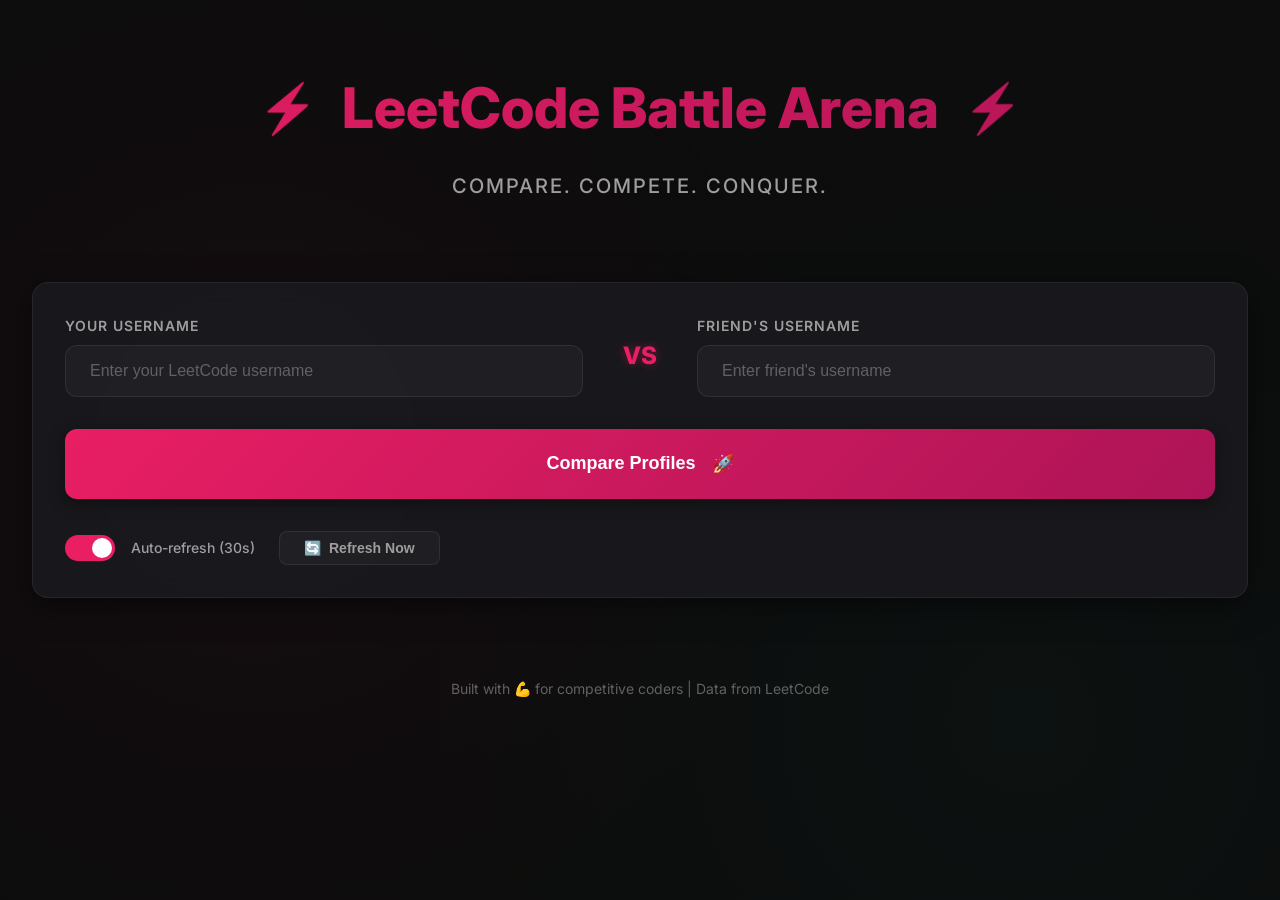
==== index.html @ e3c05923 "v1.0 - Initial stable release" ====
<!DOCTYPE html>
<html lang="en">
<head>
    <meta charset="UTF-8">
    <meta name="viewport" content="width=device-width, initial-scale=1.0">
    <meta name="description" content="Compare your LeetCode profile with friends in real-time. Track progress, submissions, and stay motivated.">
    <meta name="keywords" content="LeetCode, comparison, coding, programming, competitive programming">
    <title>LeetCode Profile Comparison - Track Your Progress</title>
    <link rel="stylesheet" href="style.css">
    <link rel="preconnect" href="https://fonts.googleapis.com">
    <link rel="preconnect" href="https://fonts.gstatic.com" crossorigin>
    <link href="https://fonts.googleapis.com/css2?family=Inter:wght@300;400;500;600;700;800&display=swap" rel="stylesheet">
</head>
<body>
    <div class="background-gradient"></div>
    
    <div class="container">
        <header class="header">
            <h1 class="title">
                <span class="title-icon">⚡</span>
                LeetCode Battle Arena
                <span class="title-icon">⚡</span>
            </h1>
            <p class="subtitle">Compare. Compete. Conquer.</p>
        </header>

        <div class="controls-section">
            <div class="input-group">
                <div class="input-wrapper">
                    <label for="user1-input">Your Username</label>
                    <input type="text" id="user1-input" placeholder="Enter your LeetCode username" autocomplete="off">
                </div>
                <div class="vs-divider">VS</div>
                <div class="input-wrapper">
                    <label for="user2-input">Friend's Username</label>
                    <input type="text" id="user2-input" placeholder="Enter friend's username" autocomplete="off">
                </div>
            </div>
            
            <button id="compare-btn" class="compare-btn">
                <span class="btn-text">Compare Profiles</span>
                <span class="btn-icon">🚀</span>
            </button>

            <div class="refresh-controls">
                <label class="toggle-container">
                    <input type="checkbox" id="auto-refresh-toggle" checked>
                    <span class="toggle-slider"></span>
                    <span class="toggle-label">Auto-refresh (30s)</span>
                </label>
                <button id="manual-refresh-btn" class="manual-refresh-btn">
                    <span class="refresh-icon">🔄</span>
                    Refresh Now
                </button>
                <span id="refresh-timer" class="refresh-timer"></span>
            </div>
        </div>

        <div id="loading" class="loading hidden">
            <div class="loading-spinner"></div>
            <p>Fetching battle stats...</p>
        </div>

        <div id="error-message" class="error-message hidden"></div>

        <div id="comparison-container" class="comparison-container hidden">
            <div class="profile-card" id="user1-card">
                <div class="card-header">
                    <div class="user-info">
                        <h2 class="username" id="user1-username"></h2>
                        <div class="rank-badge" id="user1-rank"></div>
                    </div>
                    <div class="status-indicator" id="user1-status"></div>
                </div>

                <div class="stats-grid">
                    <div class="stat-item total-solved">
                        <div class="stat-label">Total Solved</div>
                        <div class="stat-value" id="user1-total"></div>
                    </div>
                    
                    <div class="stat-item">
                        <div class="stat-label">Acceptance Rate</div>
                        <div class="stat-value" id="user1-acceptance"></div>
                    </div>

                    <div class="stat-item">
                        <div class="stat-label">Recent Accepted</div>
                        <div class="stat-value" id="user1-recent"></div>
                    </div>

                    <div class="stat-item">
                        <div class="stat-label">Reputation</div>
                        <div class="stat-value" id="user1-reputation"></div>
                    </div>
                </div>

                <div class="difficulty-breakdown">
                    <h3>Problems by Difficulty</h3>
                    
                    <div class="difficulty-item">
                        <div class="difficulty-header">
                            <span class="difficulty-label easy">Easy</span>
                            <span class="difficulty-count" id="user1-easy"></span>
                        </div>
                        <div class="progress-bar">
                            <div class="progress-fill easy" id="user1-easy-bar"></div>
                        </div>
                    </div>

                    <div class="difficulty-item">
                        <div class="difficulty-header">
                            <span class="difficulty-label medium">Medium</span>
                            <span class="difficulty-count" id="user1-medium"></span>
                        </div>
                        <div class="progress-bar">
                            <div class="progress-fill medium" id="user1-medium-bar"></div>
                        </div>
                    </div>

                    <div class="difficulty-item">
                        <div class="difficulty-header">
                            <span class="difficulty-label hard">Hard</span>
                            <span class="difficulty-count" id="user1-hard"></span>
                        </div>
                        <div class="progress-bar">
                            <div class="progress-fill hard" id="user1-hard-bar"></div>
                        </div>
                    </div>
                </div>
            </div>

            <div class="profile-card" id="user2-card">
                <div class="card-header">
                    <div class="user-info">
                        <h2 class="username" id="user2-username"></h2>
                        <div class="rank-badge" id="user2-rank"></div>
                    </div>
                    <div class="status-indicator" id="user2-status"></div>
                </div>

                <div class="stats-grid">
                    <div class="stat-item total-solved">
                        <div class="stat-label">Total Solved</div>
                        <div class="stat-value" id="user2-total"></div>
                    </div>
                    
                    <div class="stat-item">
                        <div class="stat-label">Acceptance Rate</div>
                        <div class="stat-value" id="user2-acceptance"></div>
                    </div>

                    <div class="stat-item">
                        <div class="stat-label">Recent Accepted</div>
                        <div class="stat-value" id="user2-recent"></div>
                    </div>

                    <div class="stat-item">
                        <div class="stat-label">Reputation</div>
                        <div class="stat-value" id="user2-reputation"></div>
                    </div>
                </div>

                <div class="difficulty-breakdown">
                    <h3>Problems by Difficulty</h3>
                    
                    <div class="difficulty-item">
                        <div class="difficulty-header">
                            <span class="difficulty-label easy">Easy</span>
                            <span class="difficulty-count" id="user2-easy"></span>
                        </div>
                        <div class="progress-bar">
                            <div class="progress-fill easy" id="user2-easy-bar"></div>
                        </div>
                    </div>

                    <div class="difficulty-item">
                        <div class="difficulty-header">
                            <span class="difficulty-label medium">Medium</span>
                            <span class="difficulty-count" id="user2-medium"></span>
                        </div>
                        <div class="progress-bar">
                            <div class="progress-fill medium" id="user2-medium-bar"></div>
                        </div>
                    </div>

                    <div class="difficulty-item">
                        <div class="difficulty-header">
                            <span class="difficulty-label hard">Hard</span>
                            <span class="difficulty-count" id="user2-hard"></span>
                        </div>
                        <div class="progress-bar">
                            <div class="progress-fill hard" id="user2-hard-bar"></div>
                        </div>
                    </div>
                </div>
            </div>
        </div>

        <footer class="footer">
            <p>Built with 💪 for competitive coders | Data from LeetCode</p>
        </footer>
    </div>

    <script src="script.js"></script>
</body>
</html>
---- style.css ----
* {
    margin: 0;
    padding: 0;
    box-sizing: border-box;
}

:root {
    /* Color Palette - Dark Theme */
    --primary-bg: #0d0d0d;
    --secondary-bg: #141414;
    --card-bg: rgba(26, 26, 30, 0.95);
    --accent-primary: #e91e63;
    --accent-secondary: #00bfa5;
    --accent-success: #4caf50;
    --accent-warning: #ff9800;
    --accent-danger: #f44336;

    /* Difficulty Colors */
    --easy-color: #4caf50;
    --medium-color: #ff9800;
    --hard-color: #f44336;

    /* Text Colors */
    --text-primary: #e0e0e0;
    --text-secondary: #9e9e9e;
    --text-muted: #616161;

    /* Gradients */
    --gradient-primary: linear-gradient(135deg, #e91e63 0%, #c2185b 100%);
    --gradient-accent: linear-gradient(135deg, #e91e63 0%, #ad1457 100%);
    --gradient-success: linear-gradient(135deg, #4caf50 0%, #388e3c 100%);

    /* Shadows */
    --shadow-sm: 0 2px 8px rgba(0, 0, 0, 0.3);
    --shadow-md: 0 4px 16px rgba(0, 0, 0, 0.4);
    --shadow-lg: 0 8px 32px rgba(0, 0, 0, 0.5);
    --shadow-glow: 0 0 20px rgba(233, 30, 99, 0.2);

    /* Spacing */
    --spacing-xs: 0.5rem;
    --spacing-sm: 1rem;
    --spacing-md: 1.5rem;
    --spacing-lg: 2rem;
    --spacing-xl: 3rem;

    /* Border Radius */
    --radius-sm: 8px;
    --radius-md: 12px;
    --radius-lg: 16px;
    --radius-xl: 24px;

    /* Transitions */
    --transition-fast: 0.2s ease;
    --transition-normal: 0.3s ease;
    --transition-slow: 0.5s ease;
}

body {
    font-family: 'Inter', -apple-system, BlinkMacSystemFont, 'Segoe UI', Roboto, sans-serif;
    background: var(--primary-bg);
    color: var(--text-primary);
    line-height: 1.6;
    overflow-x: hidden;
    min-height: 100vh;
}

.background-gradient {
    position: fixed;
    top: 0;
    left: 0;
    width: 100%;
    height: 100%;
    background: radial-gradient(circle at 20% 50%, rgba(233, 30, 99, 0.04) 0%, transparent 50%),
        radial-gradient(circle at 80% 80%, rgba(0, 191, 165, 0.03) 0%, transparent 50%);
    z-index: -1;
}

.container {
    max-width: 1400px;
    margin: 0 auto;
    padding: var(--spacing-lg);
}

/* Header Styles */
.header {
    text-align: center;
    margin-bottom: var(--spacing-xl);
    padding: var(--spacing-lg) 0;
}

.title {
    font-size: 3.5rem;
    font-weight: 800;
    background: var(--gradient-accent);
    -webkit-background-clip: text;
    -webkit-text-fill-color: transparent;
    background-clip: text;
    margin-bottom: var(--spacing-sm);
    display: flex;
    align-items: center;
    justify-content: center;
    gap: var(--spacing-md);
}

.title-icon {
    font-size: 3rem;
}

.subtitle {
    font-size: 1.25rem;
    color: var(--text-secondary);
    font-weight: 500;
    letter-spacing: 2px;
    text-transform: uppercase;
}

/* Controls Section */
.controls-section {
    background: var(--card-bg);
    backdrop-filter: blur(10px);
    border: 1px solid rgba(255, 255, 255, 0.06);
    border-radius: var(--radius-lg);
    padding: var(--spacing-lg);
    margin-bottom: var(--spacing-xl);
    box-shadow: var(--shadow-lg);
}

.input-group {
    display: flex;
    align-items: center;
    gap: var(--spacing-md);
    margin-bottom: var(--spacing-lg);
    flex-wrap: wrap;
}

.input-wrapper {
    flex: 1;
    min-width: 250px;
}

.input-wrapper label {
    display: block;
    font-size: 0.875rem;
    font-weight: 600;
    color: var(--text-secondary);
    margin-bottom: var(--spacing-xs);
    text-transform: uppercase;
    letter-spacing: 1px;
}

.input-wrapper input {
    width: 100%;
    padding: var(--spacing-sm) var(--spacing-md);
    background: rgba(255, 255, 255, 0.03);
    border: 1px solid rgba(255, 255, 255, 0.08);
    border-radius: var(--radius-md);
    color: var(--text-primary);
    font-size: 1rem;
    font-weight: 500;
    transition: all var(--transition-normal);
    outline: none;
}

.input-wrapper input:focus {
    border-color: var(--accent-primary);
    background: rgba(255, 255, 255, 0.05);
    box-shadow: 0 0 0 3px rgba(233, 30, 99, 0.1);
}

.input-wrapper input::placeholder {
    color: var(--text-muted);
}

.vs-divider {
    font-size: 1.5rem;
    font-weight: 800;
    color: var(--accent-primary);
    padding: 0 var(--spacing-sm);
    text-shadow: 0 0 10px rgba(233, 30, 99, 0.4);
}

.compare-btn {
    width: 100%;
    padding: var(--spacing-md) var(--spacing-lg);
    background: var(--gradient-accent);
    border: none;
    border-radius: var(--radius-md);
    color: #fff;
    font-size: 1.125rem;
    font-weight: 700;
    cursor: pointer;
    display: flex;
    align-items: center;
    justify-content: center;
    gap: var(--spacing-sm);
    transition: all var(--transition-normal);
    box-shadow: var(--shadow-md);
    position: relative;
    overflow: hidden;
}

.compare-btn::before {
    content: '';
    position: absolute;
    top: 0;
    left: -100%;
    width: 100%;
    height: 100%;
    background: linear-gradient(90deg, transparent, rgba(255, 255, 255, 0.15), transparent);
    transition: left var(--transition-slow);
}

.compare-btn:hover {
    transform: translateY(-2px);
    box-shadow: var(--shadow-lg), var(--shadow-glow);
}

.compare-btn:hover::before {
    left: 100%;
}

.compare-btn:active {
    transform: translateY(0);
}

.refresh-controls {
    display: flex;
    align-items: center;
    gap: var(--spacing-md);
    margin-top: var(--spacing-lg);
    flex-wrap: wrap;
}

.toggle-container {
    display: flex;
    align-items: center;
    gap: var(--spacing-sm);
    cursor: pointer;
    user-select: none;
}

.toggle-container input[type="checkbox"] {
    display: none;
}

.toggle-slider {
    width: 50px;
    height: 26px;
    background: rgba(255, 255, 255, 0.08);
    border-radius: 13px;
    position: relative;
    transition: background var(--transition-normal);
}

.toggle-slider::before {
    content: '';
    position: absolute;
    width: 20px;
    height: 20px;
    background: var(--text-secondary);
    border-radius: 50%;
    top: 3px;
    left: 3px;
    transition: transform var(--transition-normal);
}

.toggle-container input[type="checkbox"]:checked+.toggle-slider {
    background: var(--accent-primary);
}

.toggle-container input[type="checkbox"]:checked+.toggle-slider::before {
    transform: translateX(24px);
    background: #fff;
}

.toggle-label {
    font-size: 0.875rem;
    font-weight: 500;
    color: var(--text-secondary);
}

.manual-refresh-btn {
    padding: var(--spacing-xs) var(--spacing-md);
    background: rgba(255, 255, 255, 0.03);
    border: 1px solid rgba(255, 255, 255, 0.08);
    border-radius: var(--radius-sm);
    color: var(--text-secondary);
    font-size: 0.875rem;
    font-weight: 600;
    cursor: pointer;
    display: flex;
    align-items: center;
    gap: var(--spacing-xs);
    transition: all var(--transition-normal);
}

.manual-refresh-btn:hover {
    background: rgba(255, 255, 255, 0.06);
    border-color: var(--accent-primary);
    color: var(--text-primary);
}

.refresh-icon {
    display: inline-block;
    transition: transform var(--transition-normal);
}

.manual-refresh-btn:hover .refresh-icon {
    transform: rotate(180deg);
}

.refresh-timer {
    font-size: 0.875rem;
    color: var(--text-muted);
    font-weight: 500;
}

/* Loading State */
.loading {
    text-align: center;
    padding: var(--spacing-xl);
}

.loading-spinner {
    width: 60px;
    height: 60px;
    border: 4px solid rgba(255, 255, 255, 0.06);
    border-top-color: var(--accent-primary);
    border-radius: 50%;
    margin: 0 auto var(--spacing-md);
    animation: spin 1s linear infinite;
}

@keyframes spin {
    to {
        transform: rotate(360deg);
    }
}

.loading p {
    color: var(--text-secondary);
    font-size: 1.125rem;
    font-weight: 500;
}

/* Error Message */
.error-message {
    background: rgba(244, 67, 54, 0.08);
    border: 1px solid rgba(244, 67, 54, 0.3);
    border-radius: var(--radius-md);
    padding: var(--spacing-md);
    margin-bottom: var(--spacing-lg);
    color: var(--accent-danger);
    text-align: center;
    font-weight: 500;
}

/* Comparison Container */
.comparison-container {
    display: grid;
    grid-template-columns: repeat(auto-fit, minmax(450px, 1fr));
    gap: var(--spacing-lg);
    margin-bottom: var(--spacing-xl);
}

/* Profile Card */
.profile-card {
    background: var(--card-bg);
    backdrop-filter: blur(10px);
    border: 1px solid rgba(255, 255, 255, 0.06);
    border-radius: var(--radius-lg);
    padding: var(--spacing-lg);
    box-shadow: var(--shadow-lg);
    transition: all var(--transition-normal);
    position: relative;
    overflow: hidden;
}

.profile-card::before {
    content: '';
    position: absolute;
    top: 0;
    left: 0;
    width: 100%;
    height: 3px;
    background: var(--gradient-accent);
}

.profile-card:hover {
    transform: translateY(-4px);
    box-shadow: var(--shadow-lg), 0 0 25px rgba(233, 30, 99, 0.12);
    border-color: rgba(233, 30, 99, 0.2);
}

.profile-card.winning::before {
    background: var(--gradient-success);
}

.card-header {
    display: flex;
    justify-content: space-between;
    align-items: flex-start;
    margin-bottom: var(--spacing-lg);
    padding-bottom: var(--spacing-md);
    border-bottom: 1px solid rgba(255, 255, 255, 0.06);
}

.user-info {
    flex: 1;
}

.username {
    font-size: 1.75rem;
    font-weight: 700;
    color: var(--text-primary);
    margin-bottom: var(--spacing-xs);
}

.rank-badge {
    display: inline-block;
    padding: var(--spacing-xs) var(--spacing-sm);
    background: rgba(233, 30, 99, 0.08);
    border: 1px solid rgba(233, 30, 99, 0.3);
    border-radius: var(--radius-sm);
    color: var(--accent-primary);
    font-size: 0.875rem;
    font-weight: 600;
}

.status-indicator {
    padding: var(--spacing-xs) var(--spacing-md);
    border-radius: var(--radius-sm);
    font-size: 0.875rem;
    font-weight: 700;
    text-transform: uppercase;
    letter-spacing: 1px;
}

.status-indicator.leading {
    background: rgba(76, 175, 80, 0.08);
    color: var(--easy-color);
    border: 1px solid rgba(76, 175, 80, 0.3);
}

.status-indicator.trailing {
    background: rgba(244, 67, 54, 0.08);
    color: var(--hard-color);
    border: 1px solid rgba(244, 67, 54, 0.3);
}

.status-indicator.tied {
    background: rgba(255, 152, 0, 0.08);
    color: var(--medium-color);
    border: 1px solid rgba(255, 152, 0, 0.3);
}

/* Stats Grid */
.stats-grid {
    display: grid;
    grid-template-columns: repeat(2, 1fr);
    gap: var(--spacing-md);
    margin-bottom: var(--spacing-lg);
}

.stat-item {
    background: rgba(255, 255, 255, 0.02);
    border: 1px solid rgba(255, 255, 255, 0.04);
    border-radius: var(--radius-md);
    padding: var(--spacing-md);
    text-align: center;
    transition: all var(--transition-normal);
}

.stat-item:hover {
    background: rgba(255, 255, 255, 0.04);
    border-color: rgba(255, 255, 255, 0.08);
    transform: scale(1.02);
}

.stat-item.total-solved {
    grid-column: 1 / -1;
    background: rgba(233, 30, 99, 0.04);
    border-color: rgba(233, 30, 99, 0.15);
}

.stat-label {
    font-size: 0.875rem;
    color: var(--text-secondary);
    font-weight: 600;
    text-transform: uppercase;
    letter-spacing: 1px;
    margin-bottom: var(--spacing-xs);
}

.stat-value {
    font-size: 2rem;
    font-weight: 800;
    color: var(--text-primary);
    line-height: 1;
}

.total-solved .stat-value {
    font-size: 3rem;
    background: var(--gradient-accent);
    -webkit-background-clip: text;
    -webkit-text-fill-color: transparent;
    background-clip: text;
}

/* Difficulty Breakdown */
.difficulty-breakdown {
    margin-top: var(--spacing-lg);
}

.difficulty-breakdown h3 {
    font-size: 1.125rem;
    font-weight: 700;
    color: var(--text-secondary);
    margin-bottom: var(--spacing-md);
    text-transform: uppercase;
    letter-spacing: 1px;
}

.difficulty-item {
    margin-bottom: var(--spacing-md);
}

.difficulty-header {
    display: flex;
    justify-content: space-between;
    align-items: center;
    margin-bottom: var(--spacing-xs);
}

.difficulty-label {
    font-size: 0.875rem;
    font-weight: 700;
    text-transform: uppercase;
    letter-spacing: 1px;
}

.difficulty-label.easy {
    color: var(--easy-color);
}

.difficulty-label.medium {
    color: var(--medium-color);
}

.difficulty-label.hard {
    color: var(--hard-color);
}

.difficulty-count {
    font-size: 1.125rem;
    font-weight: 700;
    color: var(--text-primary);
}

.progress-bar {
    width: 100%;
    height: 10px;
    background: rgba(255, 255, 255, 0.04);
    border-radius: 5px;
    overflow: hidden;
    position: relative;
}

.progress-fill {
    height: 100%;
    border-radius: 5px;
    transition: width 1s ease;
    position: relative;
}

.progress-fill.easy {
    background: var(--gradient-success);
}

.progress-fill.medium {
    background: linear-gradient(135deg, #ff9800 0%, #f57c00 100%);
}

.progress-fill.hard {
    background: linear-gradient(135deg, #f44336 0%, #d32f2f 100%);
}

/* Footer */
.footer {
    text-align: center;
    padding: var(--spacing-lg) 0;
    color: var(--text-muted);
    font-size: 0.875rem;
}

/* Utility Classes */
.hidden {
    display: none !important;
}

/* Responsive Design */
@media (max-width: 1024px) {
    .comparison-container {
        grid-template-columns: 1fr;
    }

    .title {
        font-size: 2.5rem;
    }
}

@media (max-width: 768px) {
    .container {
        padding: var(--spacing-sm);
    }

    .title {
        font-size: 2rem;
        flex-direction: column;
        gap: var(--spacing-sm);
    }

    .title-icon {
        font-size: 2rem;
    }

    .subtitle {
        font-size: 1rem;
    }

    .input-group {
        flex-direction: column;
    }

    .vs-divider {
        transform: rotate(90deg);
        margin: var(--spacing-sm) 0;
    }

    .stats-grid {
        grid-template-columns: 1fr;
    }

    .stat-item.total-solved {
        grid-column: 1;
    }

    .refresh-controls {
        flex-direction: column;
        align-items: flex-start;
    }
}

@media (max-width: 480px) {
    .comparison-container {
        grid-template-columns: 1fr;
        gap: var(--spacing-md);
    }

    .profile-card {
        padding: var(--spacing-md);
    }

    .username {
        font-size: 1.5rem;
    }

    .stat-value {
        font-size: 1.5rem;
    }

    .total-solved .stat-value {
        font-size: 2rem;
    }
}

/* Custom Scrollbar */
::-webkit-scrollbar {
    width: 8px;
}

::-webkit-scrollbar-track {
    background: var(--secondary-bg);
}

::-webkit-scrollbar-thumb {
    background: rgba(233, 30, 99, 0.25);
    border-radius: 4px;
}

::-webkit-scrollbar-thumb:hover {
    background: rgba(233, 30, 99, 0.4);
}
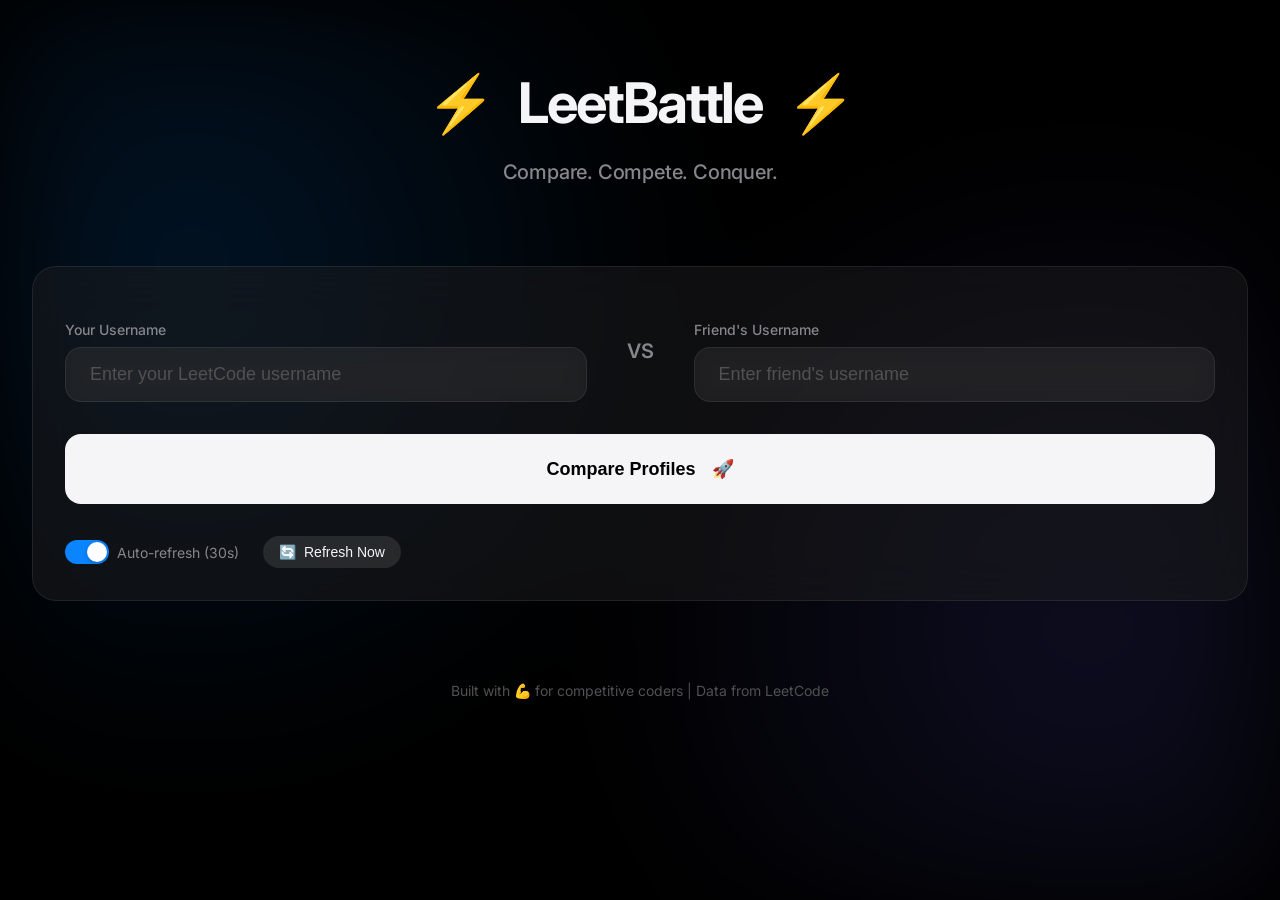
==== commit 3ef97010: "Rebrand project to LeetBattle" ====
--- a/index.html
+++ b/index.html
@@ -5,7 +5,7 @@
     <meta name="viewport" content="width=device-width, initial-scale=1.0">
     <meta name="description" content="Compare your LeetCode profile with friends in real-time. Track progress, submissions, and stay motivated.">
     <meta name="keywords" content="LeetCode, comparison, coding, programming, competitive programming">
-    <title>LeetCode Profile Comparison - Track Your Progress</title>
+    <title>LeetBattle - Track Your Progress</title>
     <link rel="stylesheet" href="style.css">
     <link rel="preconnect" href="https://fonts.googleapis.com">
     <link rel="preconnect" href="https://fonts.gstatic.com" crossorigin>
@@ -18,7 +18,7 @@
         <header class="header">
             <h1 class="title">
                 <span class="title-icon">⚡</span>
-                LeetCode Battle Arena
+                LeetBattle
                 <span class="title-icon">⚡</span>
             </h1>
             <p class="subtitle">Compare. Compete. Conquer.</p>
--- a/style.css
+++ b/style.css
@@ -5,74 +5,75 @@
 }
 
 :root {
-    /* Color Palette - Dark Theme */
-    --primary-bg: #0d0d0d;
-    --secondary-bg: #141414;
-    --card-bg: rgba(26, 26, 30, 0.95);
-    --accent-primary: #e91e63;
-    --accent-secondary: #00bfa5;
-    --accent-success: #4caf50;
-    --accent-warning: #ff9800;
-    --accent-danger: #f44336;
-
-    /* Difficulty Colors */
-    --easy-color: #4caf50;
-    --medium-color: #ff9800;
-    --hard-color: #f44336;
-
-    /* Text Colors */
-    --text-primary: #e0e0e0;
-    --text-secondary: #9e9e9e;
-    --text-muted: #616161;
-
-    /* Gradients */
-    --gradient-primary: linear-gradient(135deg, #e91e63 0%, #c2185b 100%);
-    --gradient-accent: linear-gradient(135deg, #e91e63 0%, #ad1457 100%);
-    --gradient-success: linear-gradient(135deg, #4caf50 0%, #388e3c 100%);
-
-    /* Shadows */
-    --shadow-sm: 0 2px 8px rgba(0, 0, 0, 0.3);
-    --shadow-md: 0 4px 16px rgba(0, 0, 0, 0.4);
-    --shadow-lg: 0 8px 32px rgba(0, 0, 0, 0.5);
-    --shadow-glow: 0 0 20px rgba(233, 30, 99, 0.2);
-
-    /* Spacing */
+    /* Apple Dark Mode Palette */
+    --primary-bg: #000000;
+    --secondary-bg: #1c1c1e;
+    --card-bg: rgba(28, 28, 30, 0.5); /* Liquid glass */
+    --card-border: rgba(255, 255, 255, 0.08);
+    --card-highlight: rgba(255, 255, 255, 0.12);
+    
+    --accent-primary: #0a84ff;
+    --accent-secondary: #5e5ce6;
+    --accent-success: #32d74b;
+    --accent-warning: #ff9f0a;
+    --accent-danger: #ff453a;
+
+    --easy-color: #32d74b;
+    --medium-color: #ff9f0a;
+    --hard-color: #ff453a;
+
+    --text-primary: #f5f5f7;
+    --text-secondary: #86868b;
+    --text-muted: #515154;
+
+    --shadow-sm: 0 4px 12px rgba(0, 0, 0, 0.2);
+    --shadow-md: 0 10px 30px rgba(0, 0, 0, 0.3);
+    --shadow-lg: 0 20px 40px rgba(0, 0, 0, 0.5);
+
     --spacing-xs: 0.5rem;
     --spacing-sm: 1rem;
     --spacing-md: 1.5rem;
     --spacing-lg: 2rem;
     --spacing-xl: 3rem;
 
-    /* Border Radius */
-    --radius-sm: 8px;
-    --radius-md: 12px;
-    --radius-lg: 16px;
-    --radius-xl: 24px;
-
-    /* Transitions */
-    --transition-fast: 0.2s ease;
-    --transition-normal: 0.3s ease;
-    --transition-slow: 0.5s ease;
+    --radius-sm: 10px;
+    --radius-md: 16px;
+    --radius-lg: 24px;
+    --radius-xl: 32px;
+
+    --transition-fast: 0.15s cubic-bezier(0.2, 0.8, 0.2, 1);
+    --transition-normal: 0.3s cubic-bezier(0.2, 0.8, 0.2, 1);
+    --transition-slow: 0.5s cubic-bezier(0.2, 0.8, 0.2, 1);
 }
 
 body {
-    font-family: 'Inter', -apple-system, BlinkMacSystemFont, 'Segoe UI', Roboto, sans-serif;
+    font-family: -apple-system, BlinkMacSystemFont, 'SF Pro Display', 'Inter', 'Segoe UI', Roboto, sans-serif;
     background: var(--primary-bg);
     color: var(--text-primary);
-    line-height: 1.6;
+    line-height: 1.4;
     overflow-x: hidden;
     min-height: 100vh;
+    -webkit-font-smoothing: antialiased;
+    -moz-osx-font-smoothing: grayscale;
 }
 
 .background-gradient {
     position: fixed;
     top: 0;
     left: 0;
-    width: 100%;
-    height: 100%;
-    background: radial-gradient(circle at 20% 50%, rgba(233, 30, 99, 0.04) 0%, transparent 50%),
-        radial-gradient(circle at 80% 80%, rgba(0, 191, 165, 0.03) 0%, transparent 50%);
+    width: 100vw;
+    height: 100vh;
+    background: 
+        radial-gradient(circle at 15% 30%, rgba(10, 132, 255, 0.15) 0%, transparent 40%),
+        radial-gradient(circle at 85% 70%, rgba(94, 92, 230, 0.15) 0%, transparent 40%);
     z-index: -1;
+    filter: blur(60px);
+    animation: liquidFloat 20s ease-in-out infinite alternate;
+}
+
+@keyframes liquidFloat {
+    0% { transform: scale(1) translate(0, 0); }
+    100% { transform: scale(1.1) translate(-2%, 2%); }
 }
 
 .container {
@@ -81,20 +82,20 @@
     padding: var(--spacing-lg);
 }
 
-/* Header Styles */
-.header {
-    text-align: center;
-    margin-bottom: var(--spacing-xl);
-    padding: var(--spacing-lg) 0;
+.glass-card {
+    background: var(--card-bg);
+    backdrop-filter: blur(24px);
+    -webkit-backdrop-filter: blur(24px);
+    border: 1px solid var(--card-border);
+    border-radius: var(--radius-lg);
+    box-shadow: var(--shadow-md);
 }
 
 .title {
     font-size: 3.5rem;
-    font-weight: 800;
-    background: var(--gradient-accent);
-    -webkit-background-clip: text;
-    -webkit-text-fill-color: transparent;
-    background-clip: text;
+    font-weight: 700;
+    letter-spacing: -0.04em;
+    color: var(--text-primary);
     margin-bottom: var(--spacing-sm);
     display: flex;
     align-items: center;
@@ -102,152 +103,90 @@
     gap: var(--spacing-md);
 }
 
-.title-icon {
-    font-size: 3rem;
-}
-
 .subtitle {
     font-size: 1.25rem;
     color: var(--text-secondary);
     font-weight: 500;
-    letter-spacing: 2px;
-    text-transform: uppercase;
-}
-
-/* Controls Section */
-.controls-section {
-    background: var(--card-bg);
-    backdrop-filter: blur(10px);
-    border: 1px solid rgba(255, 255, 255, 0.06);
-    border-radius: var(--radius-lg);
-    padding: var(--spacing-lg);
-    margin-bottom: var(--spacing-xl);
-    box-shadow: var(--shadow-lg);
-}
-
-.input-group {
-    display: flex;
-    align-items: center;
-    gap: var(--spacing-md);
-    margin-bottom: var(--spacing-lg);
-    flex-wrap: wrap;
-}
-
-.input-wrapper {
-    flex: 1;
-    min-width: 250px;
-}
-
-.input-wrapper label {
-    display: block;
-    font-size: 0.875rem;
-    font-weight: 600;
-    color: var(--text-secondary);
-    margin-bottom: var(--spacing-xs);
-    text-transform: uppercase;
-    letter-spacing: 1px;
-}
-
-.input-wrapper input {
-    width: 100%;
-    padding: var(--spacing-sm) var(--spacing-md);
-    background: rgba(255, 255, 255, 0.03);
-    border: 1px solid rgba(255, 255, 255, 0.08);
-    border-radius: var(--radius-md);
-    color: var(--text-primary);
-    font-size: 1rem;
-    font-weight: 500;
-    transition: all var(--transition-normal);
-    outline: none;
-}
-
-.input-wrapper input:focus {
-    border-color: var(--accent-primary);
-    background: rgba(255, 255, 255, 0.05);
-    box-shadow: 0 0 0 3px rgba(233, 30, 99, 0.1);
-}
-
-.input-wrapper input::placeholder {
-    color: var(--text-muted);
-}
-
-.vs-divider {
-    font-size: 1.5rem;
-    font-weight: 800;
-    color: var(--accent-primary);
-    padding: 0 var(--spacing-sm);
-    text-shadow: 0 0 10px rgba(233, 30, 99, 0.4);
-}
-
-.compare-btn {
+    letter-spacing: -0.01em;
+}
+
+.compare-btn, .start-btn {
     width: 100%;
     padding: var(--spacing-md) var(--spacing-lg);
-    background: var(--gradient-accent);
+    background: var(--text-primary);
     border: none;
     border-radius: var(--radius-md);
-    color: #fff;
+    color: var(--primary-bg);
     font-size: 1.125rem;
-    font-weight: 700;
+    font-weight: 600;
     cursor: pointer;
     display: flex;
     align-items: center;
     justify-content: center;
     gap: var(--spacing-sm);
     transition: all var(--transition-normal);
-    box-shadow: var(--shadow-md);
-    position: relative;
-    overflow: hidden;
-}
-
-.compare-btn::before {
-    content: '';
+}
+
+.compare-btn:hover, .start-btn:hover {
+    transform: scale(0.98);
+    opacity: 0.9;
+}
+
+.input-wrapper label {
+    display: block;
+    font-size: 0.875rem;
+    font-weight: 500;
+    color: var(--text-secondary);
+    margin-bottom: var(--spacing-xs);
+    min-height: 2.5rem;
+    display: flex;
+    align-items: flex-end;
+}
+
+.input-wrapper input {
+    width: 100%;
+    padding: var(--spacing-sm) var(--spacing-md);
+    background: rgba(255, 255, 255, 0.05);
+    border: 1px solid var(--card-border);
+    border-radius: var(--radius-md);
+    color: var(--text-primary);
+    font-size: 1.125rem;
+    transition: all var(--transition-normal);
+    outline: none;
+    backdrop-filter: blur(10px);
+}
+
+.input-wrapper input:focus {
+    background: rgba(255, 255, 255, 0.08);
+    border-color: var(--card-highlight);
+    box-shadow: 0 0 0 4px rgba(255, 255, 255, 0.1);
+}
+
+.input-wrapper input::placeholder {
+    color: var(--text-muted);
+}
+
+.toggle-container {
+    display: flex;
+    align-items: center;
+    gap: 8px;
+    cursor: pointer;
+}
+
+.toggle-container input[type="checkbox"] {
     position: absolute;
-    top: 0;
-    left: -100%;
-    width: 100%;
-    height: 100%;
-    background: linear-gradient(90deg, transparent, rgba(255, 255, 255, 0.15), transparent);
-    transition: left var(--transition-slow);
-}
-
-.compare-btn:hover {
-    transform: translateY(-2px);
-    box-shadow: var(--shadow-lg), var(--shadow-glow);
-}
-
-.compare-btn:hover::before {
-    left: 100%;
-}
-
-.compare-btn:active {
-    transform: translateY(0);
-}
-
-.refresh-controls {
-    display: flex;
-    align-items: center;
-    gap: var(--spacing-md);
-    margin-top: var(--spacing-lg);
-    flex-wrap: wrap;
-}
-
-.toggle-container {
-    display: flex;
-    align-items: center;
-    gap: var(--spacing-sm);
-    cursor: pointer;
-    user-select: none;
-}
-
-.toggle-container input[type="checkbox"] {
-    display: none;
+    opacity: 0;
+    width: 0;
+    height: 0;
+    pointer-events: none;
 }
 
 .toggle-slider {
-    width: 50px;
-    height: 26px;
-    background: rgba(255, 255, 255, 0.08);
-    border-radius: 13px;
+    display: inline-block;
+    width: 44px;
+    height: 24px;
+    background: rgba(255, 255, 255, 0.15);
+    border-radius: 12px;
     position: relative;
     transition: background var(--transition-normal);
 }
@@ -257,143 +196,155 @@
     position: absolute;
     width: 20px;
     height: 20px;
-    background: var(--text-secondary);
+    background: #fff;
     border-radius: 50%;
-    top: 3px;
-    left: 3px;
+    top: 2px;
+    left: 2px;
     transition: transform var(--transition-normal);
-}
-
-.toggle-container input[type="checkbox"]:checked+.toggle-slider {
+    box-shadow: 0 2px 4px rgba(0,0,0,0.2);
+}
+
+.toggle-container input[type="checkbox"]:checked + .toggle-slider {
     background: var(--accent-primary);
 }
 
-.toggle-container input[type="checkbox"]:checked+.toggle-slider::before {
-    transform: translateX(24px);
-    background: #fff;
-}
-
-.toggle-label {
+.toggle-container input[type="checkbox"]:checked + .toggle-slider::before {
+    transform: translateX(20px);
+}
+
+.status-indicator {
+    padding: 6px 12px;
+    border-radius: 20px;
     font-size: 0.875rem;
-    font-weight: 500;
-    color: var(--text-secondary);
-}
-
-.manual-refresh-btn {
-    padding: var(--spacing-xs) var(--spacing-md);
+    font-weight: 600;
+    backdrop-filter: blur(10px);
+}
+
+.status-indicator.leading {
+    background: rgba(50, 215, 75, 0.15);
+    color: var(--easy-color);
+}
+
+.status-indicator.trailing {
+    background: rgba(255, 69, 58, 0.15);
+    color: var(--hard-color);
+}
+
+.status-indicator.tied {
+    background: rgba(255, 159, 10, 0.15);
+    color: var(--medium-color);
+}
+
+.stat-item {
     background: rgba(255, 255, 255, 0.03);
-    border: 1px solid rgba(255, 255, 255, 0.08);
-    border-radius: var(--radius-sm);
-    color: var(--text-secondary);
-    font-size: 0.875rem;
-    font-weight: 600;
-    cursor: pointer;
-    display: flex;
-    align-items: center;
-    gap: var(--spacing-xs);
-    transition: all var(--transition-normal);
-}
-
-.manual-refresh-btn:hover {
-    background: rgba(255, 255, 255, 0.06);
-    border-color: var(--accent-primary);
-    color: var(--text-primary);
-}
-
-.refresh-icon {
-    display: inline-block;
-    transition: transform var(--transition-normal);
-}
-
-.manual-refresh-btn:hover .refresh-icon {
-    transform: rotate(180deg);
-}
-
-.refresh-timer {
-    font-size: 0.875rem;
-    color: var(--text-muted);
-    font-weight: 500;
-}
-
-/* Loading State */
-.loading {
-    text-align: center;
-    padding: var(--spacing-xl);
-}
-
-.loading-spinner {
-    width: 60px;
-    height: 60px;
-    border: 4px solid rgba(255, 255, 255, 0.06);
-    border-top-color: var(--accent-primary);
-    border-radius: 50%;
-    margin: 0 auto var(--spacing-md);
-    animation: spin 1s linear infinite;
-}
-
-@keyframes spin {
-    to {
-        transform: rotate(360deg);
-    }
-}
-
-.loading p {
-    color: var(--text-secondary);
-    font-size: 1.125rem;
-    font-weight: 500;
-}
-
-/* Error Message */
-.error-message {
-    background: rgba(244, 67, 54, 0.08);
-    border: 1px solid rgba(244, 67, 54, 0.3);
+    border: 1px solid var(--card-border);
     border-radius: var(--radius-md);
     padding: var(--spacing-md);
+    text-align: center;
+    transition: all var(--transition-normal);
+}
+
+.stat-item:hover {
+    background: rgba(255, 255, 255, 0.05);
+}
+
+.stat-label {
+    font-size: 0.875rem;
+    color: var(--text-secondary);
+    font-weight: 500;
+    margin-bottom: var(--spacing-xs);
+}
+
+.stat-value {
+    font-size: 1.75rem;
+    font-weight: 700;
+    color: var(--text-primary);
+    letter-spacing: -0.02em;
+}
+
+.total-solved .stat-value {
+    font-size: 3rem;
+}
+
+.progress-bar {
+    width: 100%;
+    height: 6px;
+    background: rgba(255, 255, 255, 0.1);
+    border-radius: 3px;
+    overflow: hidden;
+}
+
+.progress-fill {
+    height: 100%;
+    border-radius: 3px;
+    transition: width 1s cubic-bezier(0.2, 0.8, 0.2, 1);
+}
+
+.progress-fill.easy { background: var(--easy-color); }
+.progress-fill.medium { background: var(--medium-color); }
+.progress-fill.hard { background: var(--hard-color); }
+
+.difficulty-header {
+    display: flex;
+    justify-content: space-between;
+    margin-bottom: 8px;
+    font-size: 0.875rem;
+    font-weight: 500;
+}
+
+.difficulty-label.easy { color: var(--easy-color); }
+.difficulty-label.medium { color: var(--medium-color); }
+.difficulty-label.hard { color: var(--hard-color); }
+
+.hidden { display: none !important; }
+
+::-webkit-scrollbar { width: 10px; }
+::-webkit-scrollbar-track { background: transparent; }
+::-webkit-scrollbar-thumb { 
+    background: rgba(255, 255, 255, 0.2); 
+    border-radius: 5px; 
+    border: 2px solid var(--primary-bg);
+}
+::-webkit-scrollbar-thumb:hover { background: rgba(255, 255, 255, 0.3); }
+
+.controls-section {
+    background: var(--card-bg);
+    backdrop-filter: blur(24px);
+    border: 1px solid var(--card-border);
+    border-radius: var(--radius-lg);
+    padding: var(--spacing-lg);
+    margin-bottom: var(--spacing-xl);
+}
+
+.input-group {
+    display: flex;
+    align-items: center;
+    gap: var(--spacing-md);
     margin-bottom: var(--spacing-lg);
-    color: var(--accent-danger);
-    text-align: center;
-    font-weight: 500;
-}
-
-/* Comparison Container */
-.comparison-container {
-    display: grid;
-    grid-template-columns: repeat(auto-fit, minmax(450px, 1fr));
-    gap: var(--spacing-lg);
-    margin-bottom: var(--spacing-xl);
-}
-
-/* Profile Card */
+}
+
+.input-wrapper { flex: 1; }
+.vs-divider {
+    font-size: 1.25rem;
+    font-weight: 600;
+    color: var(--text-secondary);
+    padding: 0 var(--spacing-sm);
+}
+
 .profile-card {
     background: var(--card-bg);
-    backdrop-filter: blur(10px);
-    border: 1px solid rgba(255, 255, 255, 0.06);
+    backdrop-filter: blur(24px);
+    -webkit-backdrop-filter: blur(24px);
+    border: 1px solid var(--card-border);
     border-radius: var(--radius-lg);
     padding: var(--spacing-lg);
-    box-shadow: var(--shadow-lg);
+    box-shadow: var(--shadow-md);
     transition: all var(--transition-normal);
-    position: relative;
-    overflow: hidden;
-}
-
-.profile-card::before {
-    content: '';
-    position: absolute;
-    top: 0;
-    left: 0;
-    width: 100%;
-    height: 3px;
-    background: var(--gradient-accent);
 }
 
 .profile-card:hover {
-    transform: translateY(-4px);
-    box-shadow: var(--shadow-lg), 0 0 25px rgba(233, 30, 99, 0.12);
-    border-color: rgba(233, 30, 99, 0.2);
-}
-
-.profile-card.winning::before {
-    background: var(--gradient-success);
+    border-color: var(--card-highlight);
+    transform: translateY(-2px);
 }
 
 .card-header {
@@ -402,292 +353,104 @@
     align-items: flex-start;
     margin-bottom: var(--spacing-lg);
     padding-bottom: var(--spacing-md);
-    border-bottom: 1px solid rgba(255, 255, 255, 0.06);
-}
-
-.user-info {
-    flex: 1;
+    border-bottom: 1px solid rgba(255, 255, 255, 0.05);
 }
 
 .username {
-    font-size: 1.75rem;
-    font-weight: 700;
-    color: var(--text-primary);
-    margin-bottom: var(--spacing-xs);
+    font-size: 1.5rem;
+    font-weight: 600;
+    letter-spacing: -0.02em;
 }
 
 .rank-badge {
     display: inline-block;
-    padding: var(--spacing-xs) var(--spacing-sm);
-    background: rgba(233, 30, 99, 0.08);
-    border: 1px solid rgba(233, 30, 99, 0.3);
-    border-radius: var(--radius-sm);
-    color: var(--accent-primary);
-    font-size: 0.875rem;
-    font-weight: 600;
-}
-
-.status-indicator {
-    padding: var(--spacing-xs) var(--spacing-md);
-    border-radius: var(--radius-sm);
-    font-size: 0.875rem;
-    font-weight: 700;
-    text-transform: uppercase;
-    letter-spacing: 1px;
-}
-
-.status-indicator.leading {
-    background: rgba(76, 175, 80, 0.08);
-    color: var(--easy-color);
-    border: 1px solid rgba(76, 175, 80, 0.3);
-}
-
-.status-indicator.trailing {
-    background: rgba(244, 67, 54, 0.08);
-    color: var(--hard-color);
-    border: 1px solid rgba(244, 67, 54, 0.3);
-}
-
-.status-indicator.tied {
-    background: rgba(255, 152, 0, 0.08);
-    color: var(--medium-color);
-    border: 1px solid rgba(255, 152, 0, 0.3);
-}
-
-/* Stats Grid */
+    padding: 4px 10px;
+    background: rgba(255, 255, 255, 0.1);
+    border-radius: 12px;
+    font-size: 0.75rem;
+    font-weight: 600;
+    color: var(--text-secondary);
+    margin-top: 4px;
+}
+
 .stats-grid {
     display: grid;
     grid-template-columns: repeat(2, 1fr);
     gap: var(--spacing-md);
     margin-bottom: var(--spacing-lg);
 }
-
-.stat-item {
-    background: rgba(255, 255, 255, 0.02);
-    border: 1px solid rgba(255, 255, 255, 0.04);
+.stat-item.total-solved { grid-column: 1 / -1; }
+.difficulty-breakdown h3 {
+    font-size: 1rem;
+    font-weight: 600;
+    color: var(--text-secondary);
+    margin-bottom: var(--spacing-md);
+}
+.difficulty-item { margin-bottom: var(--spacing-md); }
+
+.header { text-align: center; margin-bottom: var(--spacing-xl); padding: var(--spacing-lg) 0; }
+.refresh-controls { display: flex; align-items: center; gap: var(--spacing-md); margin-top: var(--spacing-lg); flex-wrap: wrap; }
+.toggle-label { font-size: 0.875rem; color: var(--text-secondary); }
+.manual-refresh-btn {
+    padding: 8px 16px;
+    background: rgba(255, 255, 255, 0.1);
+    border: none;
+    border-radius: 20px;
+    color: var(--text-primary);
+    font-size: 0.875rem;
+    font-weight: 500;
+    cursor: pointer;
+    transition: all var(--transition-normal);
+    display: flex;
+    align-items: center;
+    gap: 8px;
+}
+.manual-refresh-btn:hover { background: rgba(255, 255, 255, 0.15); }
+.refresh-timer { font-size: 0.875rem; color: var(--text-muted); }
+.loading { text-align: center; padding: var(--spacing-xl); }
+.loading-spinner {
+    width: 40px; height: 40px;
+    border: 3px solid rgba(255, 255, 255, 0.1);
+    border-top-color: var(--text-primary);
+    border-radius: 50%;
+    margin: 0 auto var(--spacing-md);
+    animation: spin 1s linear infinite;
+}
+@keyframes spin { to { transform: rotate(360deg); } }
+.error-message {
+    display: none;
+    background: rgba(255, 69, 58, 0.15);
+    backdrop-filter: blur(10px);
+    border: 1px solid rgba(255, 69, 58, 0.3);
     border-radius: var(--radius-md);
-    padding: var(--spacing-md);
+    padding: var(--spacing-sm) var(--spacing-md);
+    color: #ffb4ab;
     text-align: center;
-    transition: all var(--transition-normal);
-}
-
-.stat-item:hover {
-    background: rgba(255, 255, 255, 0.04);
-    border-color: rgba(255, 255, 255, 0.08);
-    transform: scale(1.02);
-}
-
-.stat-item.total-solved {
-    grid-column: 1 / -1;
-    background: rgba(233, 30, 99, 0.04);
-    border-color: rgba(233, 30, 99, 0.15);
-}
-
-.stat-label {
-    font-size: 0.875rem;
-    color: var(--text-secondary);
-    font-weight: 600;
-    text-transform: uppercase;
-    letter-spacing: 1px;
-    margin-bottom: var(--spacing-xs);
-}
-
-.stat-value {
-    font-size: 2rem;
-    font-weight: 800;
-    color: var(--text-primary);
-    line-height: 1;
-}
-
-.total-solved .stat-value {
-    font-size: 3rem;
-    background: var(--gradient-accent);
-    -webkit-background-clip: text;
-    -webkit-text-fill-color: transparent;
-    background-clip: text;
-}
-
-/* Difficulty Breakdown */
-.difficulty-breakdown {
-    margin-top: var(--spacing-lg);
-}
-
-.difficulty-breakdown h3 {
-    font-size: 1.125rem;
-    font-weight: 700;
-    color: var(--text-secondary);
-    margin-bottom: var(--spacing-md);
-    text-transform: uppercase;
-    letter-spacing: 1px;
-}
-
-.difficulty-item {
-    margin-bottom: var(--spacing-md);
-}
-
-.difficulty-header {
-    display: flex;
-    justify-content: space-between;
-    align-items: center;
-    margin-bottom: var(--spacing-xs);
-}
-
-.difficulty-label {
-    font-size: 0.875rem;
-    font-weight: 700;
-    text-transform: uppercase;
-    letter-spacing: 1px;
-}
-
-.difficulty-label.easy {
-    color: var(--easy-color);
-}
-
-.difficulty-label.medium {
-    color: var(--medium-color);
-}
-
-.difficulty-label.hard {
-    color: var(--hard-color);
-}
-
-.difficulty-count {
-    font-size: 1.125rem;
-    font-weight: 700;
-    color: var(--text-primary);
-}
-
-.progress-bar {
-    width: 100%;
-    height: 10px;
-    background: rgba(255, 255, 255, 0.04);
-    border-radius: 5px;
-    overflow: hidden;
-    position: relative;
-}
-
-.progress-fill {
-    height: 100%;
-    border-radius: 5px;
-    transition: width 1s ease;
-    position: relative;
-}
-
-.progress-fill.easy {
-    background: var(--gradient-success);
-}
-
-.progress-fill.medium {
-    background: linear-gradient(135deg, #ff9800 0%, #f57c00 100%);
-}
-
-.progress-fill.hard {
-    background: linear-gradient(135deg, #f44336 0%, #d32f2f 100%);
-}
-
-/* Footer */
-.footer {
-    text-align: center;
-    padding: var(--spacing-lg) 0;
-    color: var(--text-muted);
-    font-size: 0.875rem;
-}
-
-/* Utility Classes */
-.hidden {
-    display: none !important;
-}
-
-/* Responsive Design */
-@media (max-width: 1024px) {
-    .comparison-container {
-        grid-template-columns: 1fr;
-    }
-
-    .title {
-        font-size: 2.5rem;
-    }
-}
+    margin-top: var(--spacing-md);
+    font-size: 0.9rem;
+    font-weight: 500;
+}
+
+.error-message.show {
+    display: block;
+    animation: slideInDown 0.4s cubic-bezier(0.2, 0.8, 0.2, 1);
+}
+
+@keyframes slideInDown {
+    from { opacity: 0; transform: translateY(-10px); }
+    to { opacity: 1; transform: translateY(0); }
+}
+.comparison-container {
+    display: grid;
+    grid-template-columns: repeat(auto-fit, minmax(400px, 1fr));
+    gap: var(--spacing-lg);
+    margin-bottom: var(--spacing-xl);
+}
+.footer { text-align: center; padding: var(--spacing-lg) 0; color: var(--text-muted); font-size: 0.875rem; }
 
 @media (max-width: 768px) {
-    .container {
-        padding: var(--spacing-sm);
-    }
-
-    .title {
-        font-size: 2rem;
-        flex-direction: column;
-        gap: var(--spacing-sm);
-    }
-
-    .title-icon {
-        font-size: 2rem;
-    }
-
-    .subtitle {
-        font-size: 1rem;
-    }
-
-    .input-group {
-        flex-direction: column;
-    }
-
-    .vs-divider {
-        transform: rotate(90deg);
-        margin: var(--spacing-sm) 0;
-    }
-
-    .stats-grid {
-        grid-template-columns: 1fr;
-    }
-
-    .stat-item.total-solved {
-        grid-column: 1;
-    }
-
-    .refresh-controls {
-        flex-direction: column;
-        align-items: flex-start;
-    }
-}
-
-@media (max-width: 480px) {
-    .comparison-container {
-        grid-template-columns: 1fr;
-        gap: var(--spacing-md);
-    }
-
-    .profile-card {
-        padding: var(--spacing-md);
-    }
-
-    .username {
-        font-size: 1.5rem;
-    }
-
-    .stat-value {
-        font-size: 1.5rem;
-    }
-
-    .total-solved .stat-value {
-        font-size: 2rem;
-    }
-}
-
-/* Custom Scrollbar */
-::-webkit-scrollbar {
-    width: 8px;
-}
-
-::-webkit-scrollbar-track {
-    background: var(--secondary-bg);
-}
-
-::-webkit-scrollbar-thumb {
-    background: rgba(233, 30, 99, 0.25);
-    border-radius: 4px;
-}
-
-::-webkit-scrollbar-thumb:hover {
-    background: rgba(233, 30, 99, 0.4);
+    .container { padding: var(--spacing-sm); }
+    .input-group { flex-direction: column; }
+    .vs-divider { transform: rotate(90deg); margin: var(--spacing-sm) 0; }
+    .title { font-size: 2.5rem; }
 }
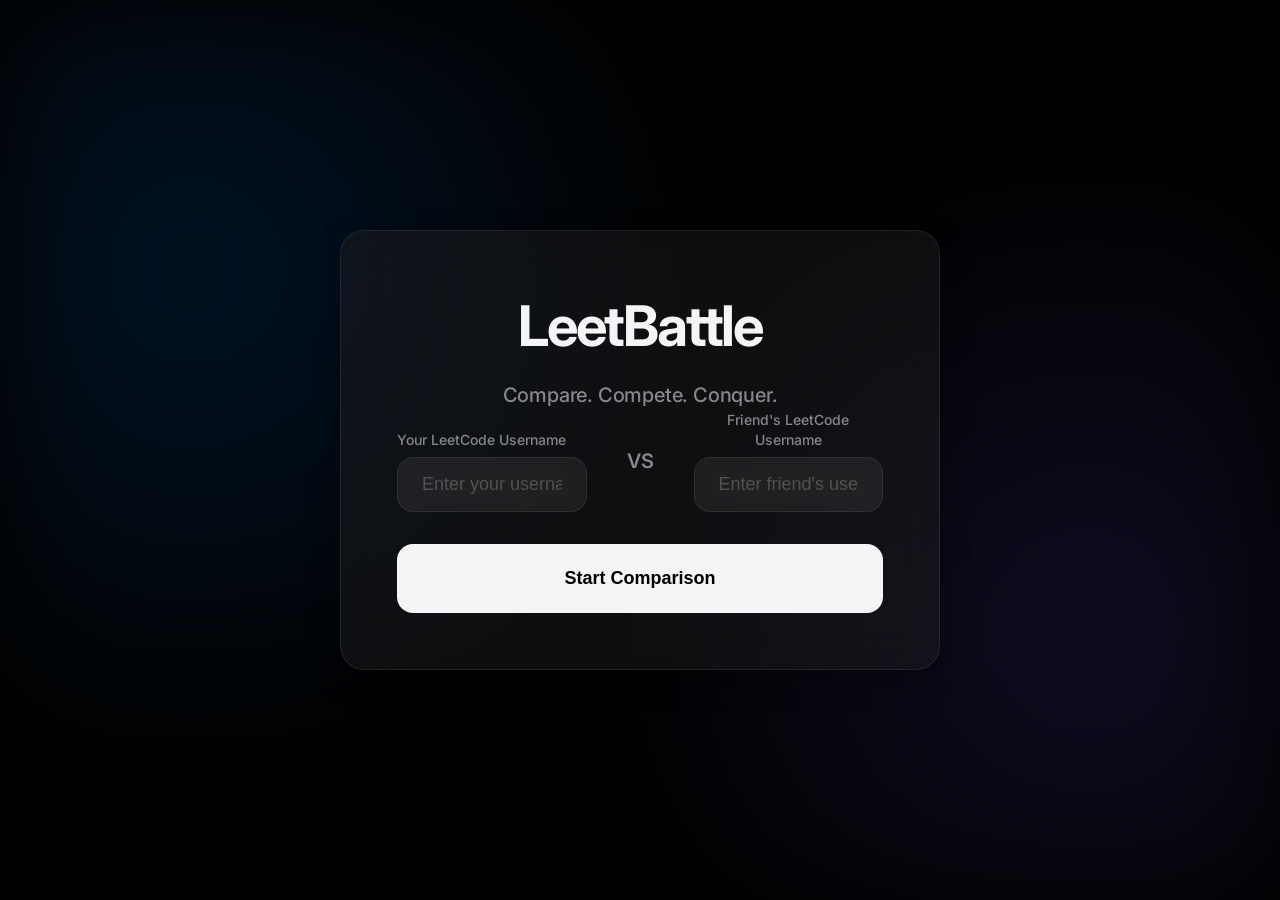
==== commit 5711a371: "Rename files and update references for leetbattle branding" ====
--- a/index.html
+++ b/index.html
@@ -1,207 +1,123 @@
 <!DOCTYPE html>
 <html lang="en">
+
 <head>
     <meta charset="UTF-8">
     <meta name="viewport" content="width=device-width, initial-scale=1.0">
-    <meta name="description" content="Compare your LeetCode profile with friends in real-time. Track progress, submissions, and stay motivated.">
-    <meta name="keywords" content="LeetCode, comparison, coding, programming, competitive programming">
-    <title>LeetBattle - Track Your Progress</title>
-    <link rel="stylesheet" href="style.css">
+    <meta name="description"
+        content="Compare your LeetCode profile with friends in real-time. Track progress, submissions, and stay motivated.">
+    <title>LeetBattle - Compare Profiles</title>
     <link rel="preconnect" href="https://fonts.googleapis.com">
     <link rel="preconnect" href="https://fonts.gstatic.com" crossorigin>
-    <link href="https://fonts.googleapis.com/css2?family=Inter:wght@300;400;500;600;700;800&display=swap" rel="stylesheet">
+    <link href="https://fonts.googleapis.com/css2?family=Inter:wght@300;400;500;600;700;800&display=swap"
+        rel="stylesheet">
+        <link rel="stylesheet" href="style.css?v=1.2">
+    <style>
+        body {
+            display: flex;
+            align-items: center;
+            justify-content: center;
+            margin: 0;
+            padding: 0;
+            min-height: 100vh;
+        }
+        
+        .landing-container {
+            max-width: 600px;
+            width: 90%;
+            padding: 3.5rem;
+            text-align: center;
+        }
+
+        @media (max-width: 768px) {
+            .landing-container {
+                padding: 2rem;
+            }
+            .title {
+                font-size: 2.5rem;
+            }
+        }
+    </style>
 </head>
+
 <body>
     <div class="background-gradient"></div>
-    
-    <div class="container">
-        <header class="header">
-            <h1 class="title">
-                <span class="title-icon">⚡</span>
-                LeetBattle
-                <span class="title-icon">⚡</span>
-            </h1>
-            <p class="subtitle">Compare. Compete. Conquer.</p>
-        </header>
 
-        <div class="controls-section">
-            <div class="input-group">
-                <div class="input-wrapper">
-                    <label for="user1-input">Your Username</label>
-                    <input type="text" id="user1-input" placeholder="Enter your LeetCode username" autocomplete="off">
-                </div>
-                <div class="vs-divider">VS</div>
-                <div class="input-wrapper">
-                    <label for="user2-input">Friend's Username</label>
-                    <input type="text" id="user2-input" placeholder="Enter friend's username" autocomplete="off">
-                </div>
+    <div class="container glass-card landing-container">
+        <h1 class="title">LeetBattle</h1>
+        <p class="subtitle">Compare. Compete. Conquer.</p>
+
+        <div class="input-group">
+            <div class="input-wrapper">
+                <label for="user1-input">Your LeetCode Username</label>
+                <input type="text" id="user1-input" placeholder="Enter your username" autocomplete="off">
             </div>
-            
-            <button id="compare-btn" class="compare-btn">
-                <span class="btn-text">Compare Profiles</span>
-                <span class="btn-icon">🚀</span>
-            </button>
 
-            <div class="refresh-controls">
-                <label class="toggle-container">
-                    <input type="checkbox" id="auto-refresh-toggle" checked>
-                    <span class="toggle-slider"></span>
-                    <span class="toggle-label">Auto-refresh (30s)</span>
-                </label>
-                <button id="manual-refresh-btn" class="manual-refresh-btn">
-                    <span class="refresh-icon">🔄</span>
-                    Refresh Now
-                </button>
-                <span id="refresh-timer" class="refresh-timer"></span>
+            <div class="vs-divider">VS</div>
+
+            <div class="input-wrapper">
+                <label for="user2-input">Friend's LeetCode Username</label>
+                <input type="text" id="user2-input" placeholder="Enter friend's username" autocomplete="off">
             </div>
         </div>
 
-        <div id="loading" class="loading hidden">
-            <div class="loading-spinner"></div>
-            <p>Fetching battle stats...</p>
-        </div>
+        <button id="start-btn" class="start-btn">
+            Start Comparison
+        </button>
 
-        <div id="error-message" class="error-message hidden"></div>
-
-        <div id="comparison-container" class="comparison-container hidden">
-            <div class="profile-card" id="user1-card">
-                <div class="card-header">
-                    <div class="user-info">
-                        <h2 class="username" id="user1-username"></h2>
-                        <div class="rank-badge" id="user1-rank"></div>
-                    </div>
-                    <div class="status-indicator" id="user1-status"></div>
-                </div>
-
-                <div class="stats-grid">
-                    <div class="stat-item total-solved">
-                        <div class="stat-label">Total Solved</div>
-                        <div class="stat-value" id="user1-total"></div>
-                    </div>
-                    
-                    <div class="stat-item">
-                        <div class="stat-label">Acceptance Rate</div>
-                        <div class="stat-value" id="user1-acceptance"></div>
-                    </div>
-
-                    <div class="stat-item">
-                        <div class="stat-label">Recent Accepted</div>
-                        <div class="stat-value" id="user1-recent"></div>
-                    </div>
-
-                    <div class="stat-item">
-                        <div class="stat-label">Reputation</div>
-                        <div class="stat-value" id="user1-reputation"></div>
-                    </div>
-                </div>
-
-                <div class="difficulty-breakdown">
-                    <h3>Problems by Difficulty</h3>
-                    
-                    <div class="difficulty-item">
-                        <div class="difficulty-header">
-                            <span class="difficulty-label easy">Easy</span>
-                            <span class="difficulty-count" id="user1-easy"></span>
-                        </div>
-                        <div class="progress-bar">
-                            <div class="progress-fill easy" id="user1-easy-bar"></div>
-                        </div>
-                    </div>
-
-                    <div class="difficulty-item">
-                        <div class="difficulty-header">
-                            <span class="difficulty-label medium">Medium</span>
-                            <span class="difficulty-count" id="user1-medium"></span>
-                        </div>
-                        <div class="progress-bar">
-                            <div class="progress-fill medium" id="user1-medium-bar"></div>
-                        </div>
-                    </div>
-
-                    <div class="difficulty-item">
-                        <div class="difficulty-header">
-                            <span class="difficulty-label hard">Hard</span>
-                            <span class="difficulty-count" id="user1-hard"></span>
-                        </div>
-                        <div class="progress-bar">
-                            <div class="progress-fill hard" id="user1-hard-bar"></div>
-                        </div>
-                    </div>
-                </div>
-            </div>
-
-            <div class="profile-card" id="user2-card">
-                <div class="card-header">
-                    <div class="user-info">
-                        <h2 class="username" id="user2-username"></h2>
-                        <div class="rank-badge" id="user2-rank"></div>
-                    </div>
-                    <div class="status-indicator" id="user2-status"></div>
-                </div>
-
-                <div class="stats-grid">
-                    <div class="stat-item total-solved">
-                        <div class="stat-label">Total Solved</div>
-                        <div class="stat-value" id="user2-total"></div>
-                    </div>
-                    
-                    <div class="stat-item">
-                        <div class="stat-label">Acceptance Rate</div>
-                        <div class="stat-value" id="user2-acceptance"></div>
-                    </div>
-
-                    <div class="stat-item">
-                        <div class="stat-label">Recent Accepted</div>
-                        <div class="stat-value" id="user2-recent"></div>
-                    </div>
-
-                    <div class="stat-item">
-                        <div class="stat-label">Reputation</div>
-                        <div class="stat-value" id="user2-reputation"></div>
-                    </div>
-                </div>
-
-                <div class="difficulty-breakdown">
-                    <h3>Problems by Difficulty</h3>
-                    
-                    <div class="difficulty-item">
-                        <div class="difficulty-header">
-                            <span class="difficulty-label easy">Easy</span>
-                            <span class="difficulty-count" id="user2-easy"></span>
-                        </div>
-                        <div class="progress-bar">
-                            <div class="progress-fill easy" id="user2-easy-bar"></div>
-                        </div>
-                    </div>
-
-                    <div class="difficulty-item">
-                        <div class="difficulty-header">
-                            <span class="difficulty-label medium">Medium</span>
-                            <span class="difficulty-count" id="user2-medium"></span>
-                        </div>
-                        <div class="progress-bar">
-                            <div class="progress-fill medium" id="user2-medium-bar"></div>
-                        </div>
-                    </div>
-
-                    <div class="difficulty-item">
-                        <div class="difficulty-header">
-                            <span class="difficulty-label hard">Hard</span>
-                            <span class="difficulty-count" id="user2-hard"></span>
-                        </div>
-                        <div class="progress-bar">
-                            <div class="progress-fill hard" id="user2-hard-bar"></div>
-                        </div>
-                    </div>
-                </div>
-            </div>
-        </div>
-
-        <footer class="footer">
-            <p>Built with 💪 for competitive coders | Data from LeetCode</p>
-        </footer>
+        <div id="error-message" class="error-message"></div>
     </div>
 
-    <script src="script.js"></script>
+    <script>
+        const user1Input = document.getElementById('user1-input');
+        const user2Input = document.getElementById('user2-input');
+        const startBtn = document.getElementById('start-btn');
+        const errorMessage = document.getElementById('error-message');
+
+        // Handle Enter key
+        user1Input.addEventListener('keypress', (e) => {
+            if (e.key === 'Enter') startComparison();
+        });
+
+        user2Input.addEventListener('keypress', (e) => {
+            if (e.key === 'Enter') startComparison();
+        });
+
+        startBtn.addEventListener('click', startComparison);
+
+        function startComparison() {
+            const username1 = user1Input.value.trim();
+            const username2 = user2Input.value.trim();
+
+            // Validate inputs
+            if (!username1 || !username2) {
+                showError('Please enter both usernames');
+                return;
+            }
+
+            if (username1 === username2) {
+                showError('Please enter different usernames');
+                return;
+            }
+
+            // Save usernames
+            localStorage.removeItem('leetcode_user1');
+            localStorage.removeItem('leetcode_user2');
+            localStorage.setItem('leetcode_user1', username1);
+            localStorage.setItem('leetcode_user2', username2);
+
+            // Redirect to dashboard
+            window.location.href = `dashboard.html?user1=${encodeURIComponent(username1)}&user2=${encodeURIComponent(username2)}`;
+        }
+
+        function showError(message) {
+            errorMessage.textContent = message;
+            errorMessage.classList.add('show');
+            setTimeout(() => {
+                errorMessage.classList.remove('show');
+            }, 3000);
+        }
+    </script>
 </body>
-</html>
+
+</html>
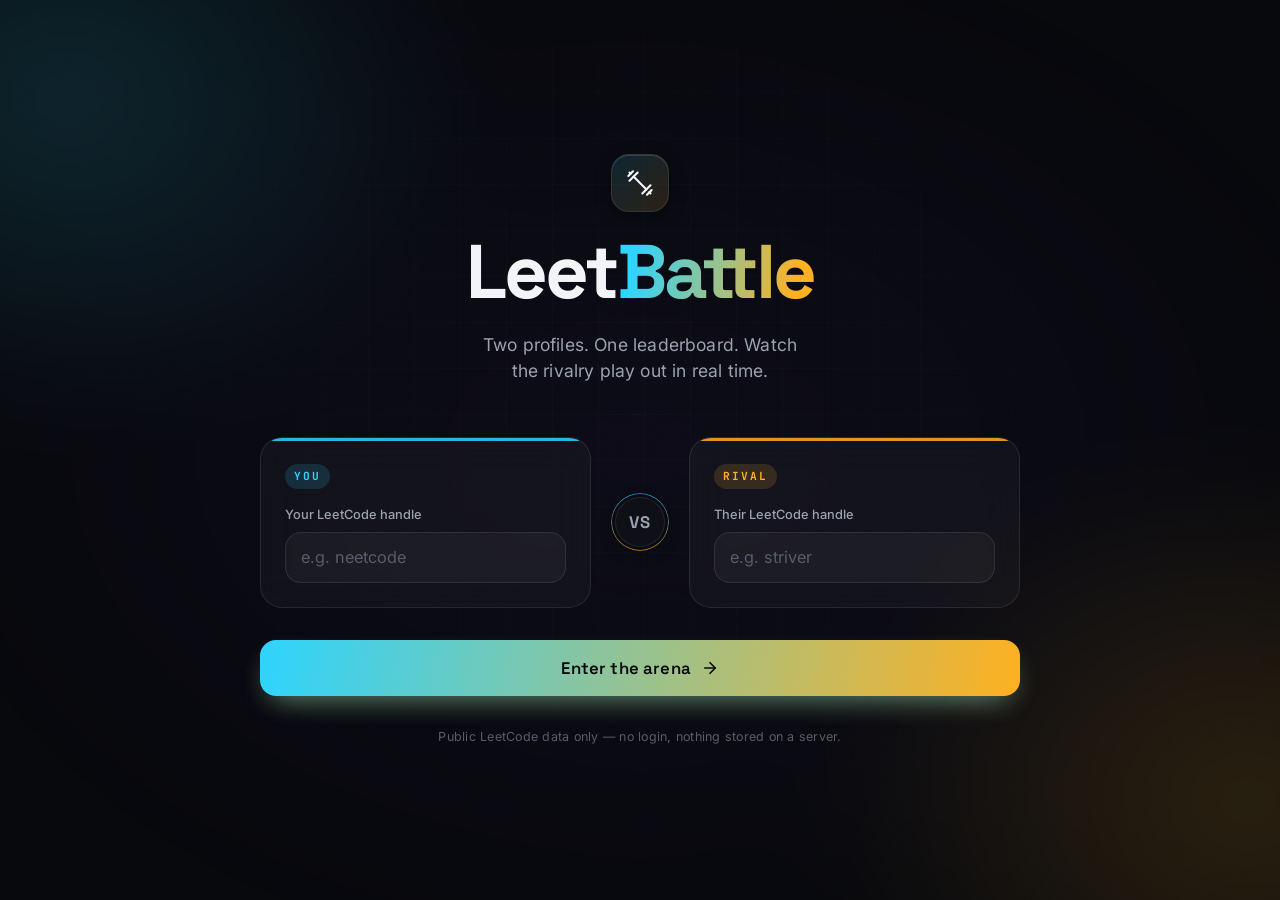
==== commit 1a49535b: "v2.0 - Redesigned UI with SVG icons, new typography, animated counters, and updated README" ====
--- a/index.html
+++ b/index.html
@@ -5,68 +5,66 @@
     <meta charset="UTF-8">
     <meta name="viewport" content="width=device-width, initial-scale=1.0">
     <meta name="description"
-        content="Compare your LeetCode profile with friends in real-time. Track progress, submissions, and stay motivated.">
-    <title>LeetBattle - Compare Profiles</title>
+        content="Settle the rivalry. Track two LeetCode profiles head-to-head in real time.">
+    <title>LeetBattle — Settle the rivalry</title>
     <link rel="preconnect" href="https://fonts.googleapis.com">
     <link rel="preconnect" href="https://fonts.gstatic.com" crossorigin>
-    <link href="https://fonts.googleapis.com/css2?family=Inter:wght@300;400;500;600;700;800&display=swap"
+    <link
+        href="https://fonts.googleapis.com/css2?family=Space+Grotesk:wght@500;600;700&family=Inter:wght@400;500;600;700&family=JetBrains+Mono:wght@500;700&display=swap"
         rel="stylesheet">
-        <link rel="stylesheet" href="style.css?v=1.2">
-    <style>
-        body {
-            display: flex;
-            align-items: center;
-            justify-content: center;
-            margin: 0;
-            padding: 0;
-            min-height: 100vh;
-        }
-        
-        .landing-container {
-            max-width: 600px;
-            width: 90%;
-            padding: 3.5rem;
-            text-align: center;
-        }
-
-        @media (max-width: 768px) {
-            .landing-container {
-                padding: 2rem;
-            }
-            .title {
-                font-size: 2.5rem;
-            }
-        }
-    </style>
+    <link rel="stylesheet" href="style.css?v=2.0">
 </head>
 
-<body>
+<body class="landing">
     <div class="background-gradient"></div>
 
-    <div class="container glass-card landing-container">
-        <h1 class="title">LeetBattle</h1>
-        <p class="subtitle">Compare. Compete. Conquer.</p>
+    <main class="stage">
+        <header class="brand">
+            <div class="brand-mark">
+                <svg viewBox="0 0 24 24" fill="none" stroke="currentColor" stroke-width="1.8"
+                    stroke-linecap="round" stroke-linejoin="round" aria-hidden="true">
+                    <path d="m6.5 6.5 11 11" />
+                    <path d="m21 21-1-1" />
+                    <path d="m3 3 1 1" />
+                    <path d="m18 22 4-4" />
+                    <path d="m2 6 4-4" />
+                    <path d="m3 10 7-7" />
+                    <path d="m14 21 7-7" />
+                </svg>
+            </div>
+            <h1 class="wordmark">Leet<span>Battle</span></h1>
+            <p class="tagline">Two profiles. One leaderboard. Watch the rivalry play out in real time.</p>
+        </header>
 
-        <div class="input-group">
-            <div class="input-wrapper">
-                <label for="user1-input">Your LeetCode Username</label>
-                <input type="text" id="user1-input" placeholder="Enter your username" autocomplete="off">
+        <section class="duel">
+            <div class="seat seat--you">
+                <span class="seat-tag">YOU</span>
+                <label for="user1-input">Your LeetCode handle</label>
+                <input type="text" id="user1-input" placeholder="e.g. neetcode" autocomplete="off" spellcheck="false">
             </div>
 
-            <div class="vs-divider">VS</div>
+            <div class="versus"><span>VS</span></div>
 
-            <div class="input-wrapper">
-                <label for="user2-input">Friend's LeetCode Username</label>
-                <input type="text" id="user2-input" placeholder="Enter friend's username" autocomplete="off">
+            <div class="seat seat--rival">
+                <span class="seat-tag">RIVAL</span>
+                <label for="user2-input">Their LeetCode handle</label>
+                <input type="text" id="user2-input" placeholder="e.g. striver" autocomplete="off" spellcheck="false">
             </div>
-        </div>
+        </section>
 
-        <button id="start-btn" class="start-btn">
-            Start Comparison
+        <button id="start-btn" class="cta">
+            Enter the arena
+            <svg viewBox="0 0 24 24" fill="none" stroke="currentColor" stroke-width="2.2" stroke-linecap="round"
+                stroke-linejoin="round" aria-hidden="true">
+                <path d="M5 12h14" />
+                <path d="m12 5 7 7-7 7" />
+            </svg>
         </button>
 
         <div id="error-message" class="error-message"></div>
-    </div>
+
+        <p class="footnote">Public LeetCode data only — no login, nothing stored on a server.</p>
+    </main>
 
     <script>
         const user1Input = document.getElementById('user1-input');
@@ -74,50 +72,40 @@
         const startBtn = document.getElementById('start-btn');
         const errorMessage = document.getElementById('error-message');
 
-        // Handle Enter key
-        user1Input.addEventListener('keypress', (e) => {
-            if (e.key === 'Enter') startComparison();
-        });
+        // Prefill from last session if available
+        user1Input.value = localStorage.getItem('leetcode_user1') || '';
+        user2Input.value = localStorage.getItem('leetcode_user2') || '';
 
-        user2Input.addEventListener('keypress', (e) => {
-            if (e.key === 'Enter') startComparison();
-        });
-
+        user1Input.addEventListener('keypress', (e) => { if (e.key === 'Enter') startComparison(); });
+        user2Input.addEventListener('keypress', (e) => { if (e.key === 'Enter') startComparison(); });
         startBtn.addEventListener('click', startComparison);
 
         function startComparison() {
             const username1 = user1Input.value.trim();
             const username2 = user2Input.value.trim();
 
-            // Validate inputs
             if (!username1 || !username2) {
-                showError('Please enter both usernames');
+                showError('Enter both handles to start the battle.');
                 return;
             }
 
-            if (username1 === username2) {
-                showError('Please enter different usernames');
+            if (username1.toLowerCase() === username2.toLowerCase()) {
+                showError('Pick two different handles — you can\'t battle yourself.');
                 return;
             }
 
-            // Save usernames
-            localStorage.removeItem('leetcode_user1');
-            localStorage.removeItem('leetcode_user2');
             localStorage.setItem('leetcode_user1', username1);
             localStorage.setItem('leetcode_user2', username2);
 
-            // Redirect to dashboard
             window.location.href = `dashboard.html?user1=${encodeURIComponent(username1)}&user2=${encodeURIComponent(username2)}`;
         }
 
         function showError(message) {
             errorMessage.textContent = message;
             errorMessage.classList.add('show');
-            setTimeout(() => {
-                errorMessage.classList.remove('show');
-            }, 3000);
+            setTimeout(() => errorMessage.classList.remove('show'), 3500);
         }
     </script>
 </body>
 
-</html>+</html>
--- a/style.css
+++ b/style.css
@@ -1,34 +1,48 @@
-* {
+/* ============================================================
+   LeetBattle — design system
+   Cyan (you) vs Amber (rival) duel. Dark, grainy, deliberate.
+   ============================================================ */
+
+*,
+*::before,
+*::after {
     margin: 0;
     padding: 0;
     box-sizing: border-box;
 }
 
 :root {
-    /* Apple Dark Mode Palette */
-    --primary-bg: #000000;
-    --secondary-bg: #1c1c1e;
-    --card-bg: rgba(28, 28, 30, 0.5); /* Liquid glass */
-    --card-border: rgba(255, 255, 255, 0.08);
-    --card-highlight: rgba(255, 255, 255, 0.12);
-    
-    --accent-primary: #0a84ff;
-    --accent-secondary: #5e5ce6;
-    --accent-success: #32d74b;
-    --accent-warning: #ff9f0a;
-    --accent-danger: #ff453a;
-
-    --easy-color: #32d74b;
-    --medium-color: #ff9f0a;
-    --hard-color: #ff453a;
-
-    --text-primary: #f5f5f7;
-    --text-secondary: #86868b;
-    --text-muted: #515154;
-
-    --shadow-sm: 0 4px 12px rgba(0, 0, 0, 0.2);
-    --shadow-md: 0 10px 30px rgba(0, 0, 0, 0.3);
-    --shadow-lg: 0 20px 40px rgba(0, 0, 0, 0.5);
+    /* surfaces */
+    --bg: #07080c;
+    --bg-soft: #0d0f15;
+    --card-bg: rgba(255, 255, 255, 0.035);
+    --card-bg-strong: rgba(255, 255, 255, 0.055);
+    --card-border: rgba(255, 255, 255, 0.09);
+    --card-highlight: rgba(255, 255, 255, 0.18);
+
+    /* the two combatants */
+    --p1: #2dd4ff;          /* you — electric cyan */
+    --p1-soft: rgba(45, 212, 255, 0.14);
+    --p1-glow: rgba(45, 212, 255, 0.45);
+    --p2: #ffb020;          /* rival — amber */
+    --p2-soft: rgba(255, 176, 32, 0.14);
+    --p2-glow: rgba(255, 176, 32, 0.45);
+
+    /* accents kept for back-compat */
+    --accent-primary: #2dd4ff;
+    --accent-secondary: #ffb020;
+
+    --easy-color: #3ad17a;
+    --medium-color: #ffb020;
+    --hard-color: #ff5a5f;
+
+    --text-primary: #f3f4f8;
+    --text-secondary: #9aa1ad;
+    --text-muted: #565c69;
+
+    --shadow-sm: 0 4px 16px rgba(0, 0, 0, 0.35);
+    --shadow-md: 0 18px 40px rgba(0, 0, 0, 0.45);
+    --shadow-lg: 0 30px 70px rgba(0, 0, 0, 0.6);
 
     --spacing-xs: 0.5rem;
     --spacing-sm: 1rem;
@@ -38,313 +52,489 @@
 
     --radius-sm: 10px;
     --radius-md: 16px;
-    --radius-lg: 24px;
-    --radius-xl: 32px;
-
-    --transition-fast: 0.15s cubic-bezier(0.2, 0.8, 0.2, 1);
-    --transition-normal: 0.3s cubic-bezier(0.2, 0.8, 0.2, 1);
-    --transition-slow: 0.5s cubic-bezier(0.2, 0.8, 0.2, 1);
-}
+    --radius-lg: 22px;
+    --radius-xl: 30px;
+
+    --font-display: 'Space Grotesk', 'Segoe UI', sans-serif;
+    --font-body: 'Inter', -apple-system, BlinkMacSystemFont, 'Segoe UI', sans-serif;
+    --font-mono: 'JetBrains Mono', ui-monospace, 'SF Mono', Menlo, monospace;
+
+    --ease: cubic-bezier(0.22, 0.61, 0.36, 1);
+    --ease-back: cubic-bezier(0.34, 1.56, 0.64, 1);
+    --transition-fast: 0.18s var(--ease);
+    --transition-normal: 0.32s var(--ease);
+    --transition-slow: 0.6s var(--ease);
+}
+
+html { scroll-behavior: smooth; }
 
 body {
-    font-family: -apple-system, BlinkMacSystemFont, 'SF Pro Display', 'Inter', 'Segoe UI', Roboto, sans-serif;
-    background: var(--primary-bg);
+    font-family: var(--font-body);
+    background: var(--bg);
     color: var(--text-primary);
-    line-height: 1.4;
+    line-height: 1.5;
+    min-height: 100vh;
     overflow-x: hidden;
-    min-height: 100vh;
     -webkit-font-smoothing: antialiased;
     -moz-osx-font-smoothing: grayscale;
-}
-
+    position: relative;
+}
+
+/* ---- atmosphere: drifting aurora of both player colors ---- */
 .background-gradient {
     position: fixed;
-    top: 0;
-    left: 0;
-    width: 100vw;
-    height: 100vh;
-    background: 
-        radial-gradient(circle at 15% 30%, rgba(10, 132, 255, 0.15) 0%, transparent 40%),
-        radial-gradient(circle at 85% 70%, rgba(94, 92, 230, 0.15) 0%, transparent 40%);
-    z-index: -1;
-    filter: blur(60px);
-    animation: liquidFloat 20s ease-in-out infinite alternate;
-}
-
-@keyframes liquidFloat {
-    0% { transform: scale(1) translate(0, 0); }
-    100% { transform: scale(1.1) translate(-2%, 2%); }
+    inset: -20%;
+    z-index: -2;
+    background:
+        radial-gradient(38% 44% at 18% 22%, var(--p1-soft) 0%, transparent 60%),
+        radial-gradient(40% 46% at 84% 78%, var(--p2-soft) 0%, transparent 60%),
+        radial-gradient(60% 60% at 50% 50%, rgba(120, 90, 255, 0.05) 0%, transparent 70%);
+    filter: blur(40px);
+    animation: drift 26s ease-in-out infinite alternate;
+}
+
+@keyframes drift {
+    0%   { transform: translate3d(0, 0, 0) scale(1); }
+    50%  { transform: translate3d(2%, -1.5%, 0) scale(1.08); }
+    100% { transform: translate3d(-2%, 2%, 0) scale(1.04); }
+}
+
+/* faint technical grid for "arena" depth */
+body::before {
+    content: '';
+    position: fixed;
+    inset: 0;
+    z-index: -2;
+    background-image:
+        linear-gradient(rgba(255, 255, 255, 0.018) 1px, transparent 1px),
+        linear-gradient(90deg, rgba(255, 255, 255, 0.018) 1px, transparent 1px);
+    background-size: 46px 46px;
+    mask-image: radial-gradient(circle at 50% 40%, #000 0%, transparent 78%);
+    -webkit-mask-image: radial-gradient(circle at 50% 40%, #000 0%, transparent 78%);
+}
+
+/* film grain — the human-craft tell */
+body::after {
+    content: '';
+    position: fixed;
+    inset: 0;
+    z-index: 999;
+    pointer-events: none;
+    opacity: 0.05;
+    mix-blend-mode: overlay;
+    background-image: url("data:image/svg+xml,%3Csvg xmlns='http://www.w3.org/2000/svg' width='200' height='200'%3E%3Cfilter id='n'%3E%3CfeTurbulence type='fractalNoise' baseFrequency='0.85' numOctaves='3' stitchTiles='stitch'/%3E%3C/filter%3E%3Crect width='100%25' height='100%25' filter='url(%23n)'/%3E%3C/svg%3E");
 }
 
 .container {
-    max-width: 1400px;
+    max-width: 1340px;
     margin: 0 auto;
     padding: var(--spacing-lg);
 }
 
 .glass-card {
     background: var(--card-bg);
-    backdrop-filter: blur(24px);
-    -webkit-backdrop-filter: blur(24px);
+    backdrop-filter: blur(26px) saturate(140%);
+    -webkit-backdrop-filter: blur(26px) saturate(140%);
     border: 1px solid var(--card-border);
     border-radius: var(--radius-lg);
     box-shadow: var(--shadow-md);
 }
 
-.title {
-    font-size: 3.5rem;
-    font-weight: 700;
-    letter-spacing: -0.04em;
-    color: var(--text-primary);
-    margin-bottom: var(--spacing-sm);
+.hidden { display: none !important; }
+
+/* ============================================================
+   LANDING
+   ============================================================ */
+
+body.landing {
     display: flex;
     align-items: center;
     justify-content: center;
+    padding: var(--spacing-lg);
+}
+
+.stage {
+    width: 100%;
+    max-width: 760px;
+    text-align: center;
+    animation: stageIn 0.7s var(--ease) both;
+}
+
+@keyframes stageIn {
+    from { opacity: 0; transform: translateY(18px); }
+    to   { opacity: 1; transform: translateY(0); }
+}
+
+.brand {
+    margin-bottom: clamp(2rem, 5vw, 3.25rem);
+}
+
+.brand-mark {
+    width: 58px;
+    height: 58px;
+    margin: 0 auto var(--spacing-md);
+    display: grid;
+    place-items: center;
+    border-radius: 18px;
+    color: var(--text-primary);
+    background: linear-gradient(135deg, var(--p1-soft), var(--p2-soft));
+    border: 1px solid var(--card-border);
+    box-shadow: inset 0 1px 0 rgba(255, 255, 255, 0.12), var(--shadow-sm);
+    animation: floaty 6s ease-in-out infinite;
+}
+.brand-mark svg { width: 28px; height: 28px; }
+
+@keyframes floaty {
+    0%, 100% { transform: translateY(0) rotate(-3deg); }
+    50%      { transform: translateY(-7px) rotate(3deg); }
+}
+
+.wordmark {
+    font-family: var(--font-display);
+    font-size: clamp(3rem, 9vw, 4.75rem);
+    font-weight: 700;
+    letter-spacing: -0.04em;
+    line-height: 0.95;
+}
+.wordmark span {
+    background: linear-gradient(100deg, var(--p1) 10%, var(--p2) 90%);
+    -webkit-background-clip: text;
+    background-clip: text;
+    color: transparent;
+}
+
+.tagline {
+    margin-top: var(--spacing-md);
+    font-size: clamp(0.95rem, 2.4vw, 1.1rem);
+    color: var(--text-secondary);
+    font-weight: 400;
+    letter-spacing: 0.01em;
+    max-width: 30ch;
+    margin-inline: auto;
+}
+
+/* the two seats + VS */
+.duel {
+    display: grid;
+    grid-template-columns: 1fr auto 1fr;
+    align-items: stretch;
     gap: var(--spacing-md);
-}
-
-.subtitle {
-    font-size: 1.25rem;
-    color: var(--text-secondary);
-    font-weight: 500;
-    letter-spacing: -0.01em;
-}
-
-.compare-btn, .start-btn {
-    width: 100%;
-    padding: var(--spacing-md) var(--spacing-lg);
-    background: var(--text-primary);
-    border: none;
-    border-radius: var(--radius-md);
-    color: var(--primary-bg);
-    font-size: 1.125rem;
-    font-weight: 600;
-    cursor: pointer;
-    display: flex;
-    align-items: center;
-    justify-content: center;
-    gap: var(--spacing-sm);
-    transition: all var(--transition-normal);
-}
-
-.compare-btn:hover, .start-btn:hover {
-    transform: scale(0.98);
-    opacity: 0.9;
-}
-
-.input-wrapper label {
+    margin-bottom: var(--spacing-lg);
+}
+
+.seat {
+    --seat: var(--p1);
+    --seat-soft: var(--p1-soft);
+    --seat-glow: var(--p1-glow);
+    text-align: left;
+    padding: var(--spacing-md);
+    border-radius: var(--radius-lg);
+    background: var(--card-bg);
+    backdrop-filter: blur(20px);
+    -webkit-backdrop-filter: blur(20px);
+    border: 1px solid var(--card-border);
+    position: relative;
+    overflow: hidden;
+    transition: border-color var(--transition-normal), transform var(--transition-normal);
+    animation: seatIn 0.6s var(--ease-back) both;
+}
+.seat--rival {
+    --seat: var(--p2);
+    --seat-soft: var(--p2-soft);
+    --seat-glow: var(--p2-glow);
+    animation-delay: 0.12s;
+}
+.seat::before {
+    content: '';
+    position: absolute;
+    inset: 0 0 auto 0;
+    height: 3px;
+    background: var(--seat);
+    opacity: 0.85;
+}
+.seat:focus-within {
+    border-color: color-mix(in srgb, var(--seat) 55%, transparent);
+    transform: translateY(-3px);
+}
+
+@keyframes seatIn {
+    from { opacity: 0; transform: translateY(22px) scale(0.97); }
+    to   { opacity: 1; transform: translateY(0) scale(1); }
+}
+
+.seat-tag {
+    display: inline-block;
+    font-family: var(--font-mono);
+    font-size: 0.7rem;
+    font-weight: 700;
+    letter-spacing: 0.18em;
+    padding: 4px 9px;
+    border-radius: 999px;
+    color: var(--seat);
+    background: var(--seat-soft);
+    margin-bottom: var(--spacing-sm);
+}
+
+.seat label {
     display: block;
-    font-size: 0.875rem;
-    font-weight: 500;
+    font-size: 0.8rem;
     color: var(--text-secondary);
     margin-bottom: var(--spacing-xs);
-    min-height: 2.5rem;
-    display: flex;
-    align-items: flex-end;
-}
-
-.input-wrapper input {
+    font-weight: 500;
+}
+
+.seat input {
     width: 100%;
-    padding: var(--spacing-sm) var(--spacing-md);
-    background: rgba(255, 255, 255, 0.05);
+    padding: 0.85rem 0.95rem;
+    background: rgba(255, 255, 255, 0.04);
     border: 1px solid var(--card-border);
     border-radius: var(--radius-md);
     color: var(--text-primary);
-    font-size: 1.125rem;
+    font-family: var(--font-mono);
+    font-size: 1.02rem;
+    outline: none;
     transition: all var(--transition-normal);
-    outline: none;
-    backdrop-filter: blur(10px);
-}
-
-.input-wrapper input:focus {
-    background: rgba(255, 255, 255, 0.08);
-    border-color: var(--card-highlight);
-    box-shadow: 0 0 0 4px rgba(255, 255, 255, 0.1);
-}
-
-.input-wrapper input::placeholder {
+}
+.seat input::placeholder { color: var(--text-muted); font-family: var(--font-body); }
+.seat input:focus {
+    background: rgba(255, 255, 255, 0.07);
+    border-color: var(--seat);
+    box-shadow: 0 0 0 4px var(--seat-soft), 0 0 26px -8px var(--seat-glow);
+}
+
+.versus {
+    display: grid;
+    place-items: center;
+    animation: seatIn 0.6s var(--ease-back) 0.06s both;
+}
+.versus span {
+    font-family: var(--font-display);
+    font-weight: 700;
+    font-size: 1.05rem;
+    letter-spacing: 0.05em;
+    color: var(--text-secondary);
+    width: 50px;
+    height: 50px;
+    display: grid;
+    place-items: center;
+    border-radius: 50%;
+    border: 1px solid var(--card-border);
+    background: var(--bg-soft);
+    box-shadow: var(--shadow-sm);
+    position: relative;
+}
+.versus span::after {
+    content: '';
+    position: absolute;
+    inset: -5px;
+    border-radius: 50%;
+    border: 1px solid transparent;
+    background: linear-gradient(var(--p1), var(--p2)) border-box;
+    -webkit-mask: linear-gradient(#000 0 0) padding-box, linear-gradient(#000 0 0);
+    -webkit-mask-composite: xor;
+    mask-composite: exclude;
+    opacity: 0.6;
+    animation: spinHint 8s linear infinite;
+}
+@keyframes spinHint { to { transform: rotate(360deg); } }
+
+/* CTA */
+.cta, .compare-btn, .start-btn {
+    position: relative;
+    width: 100%;
+    padding: 1.05rem var(--spacing-lg);
+    border: none;
+    border-radius: var(--radius-md);
+    color: #06070a;
+    font-family: var(--font-display);
+    font-size: 1.05rem;
+    font-weight: 600;
+    letter-spacing: 0.01em;
+    cursor: pointer;
+    display: inline-flex;
+    align-items: center;
+    justify-content: center;
+    gap: 0.6rem;
+    background: linear-gradient(100deg, var(--p1), var(--p2));
+    overflow: hidden;
+    transition: transform var(--transition-normal), box-shadow var(--transition-normal);
+    box-shadow: 0 12px 30px -12px var(--p1-glow), 0 12px 30px -12px var(--p2-glow);
+    animation: seatIn 0.6s var(--ease-back) 0.2s both;
+}
+.cta svg { width: 18px; height: 18px; transition: transform var(--transition-normal); }
+.cta::after {
+    content: '';
+    position: absolute;
+    top: 0;
+    left: -120%;
+    width: 60%;
+    height: 100%;
+    background: linear-gradient(100deg, transparent, rgba(255, 255, 255, 0.5), transparent);
+    transform: skewX(-20deg);
+    transition: left 0.6s var(--ease);
+}
+.cta:hover, .compare-btn:hover, .start-btn:hover {
+    transform: translateY(-2px);
+    box-shadow: 0 18px 44px -12px var(--p1-glow), 0 18px 44px -12px var(--p2-glow);
+}
+.cta:hover::after { left: 130%; }
+.cta:hover svg { transform: translateX(4px); }
+.cta:active, .compare-btn:active, .start-btn:active { transform: translateY(0) scale(0.99); }
+
+.footnote {
+    margin-top: var(--spacing-lg);
+    font-size: 0.78rem;
     color: var(--text-muted);
-}
-
-.toggle-container {
-    display: flex;
-    align-items: center;
-    gap: 8px;
-    cursor: pointer;
-}
-
-.toggle-container input[type="checkbox"] {
-    position: absolute;
-    opacity: 0;
-    width: 0;
-    height: 0;
-    pointer-events: none;
-}
-
+    letter-spacing: 0.02em;
+}
+
+/* ============================================================
+   SHARED COMPONENTS (dashboard reuses these)
+   ============================================================ */
+
+.input-wrapper { flex: 1; }
+.input-group { display: flex; align-items: center; gap: var(--spacing-md); margin-bottom: var(--spacing-lg); }
+.vs-divider { font-size: 1.1rem; font-weight: 600; color: var(--text-secondary); padding: 0 var(--spacing-sm); }
+
+/* toggle */
+.toggle-container { display: flex; align-items: center; gap: 10px; cursor: pointer; }
+.toggle-container input[type="checkbox"] { position: absolute; opacity: 0; width: 0; height: 0; pointer-events: none; }
 .toggle-slider {
     display: inline-block;
-    width: 44px;
+    width: 42px;
     height: 24px;
-    background: rgba(255, 255, 255, 0.15);
+    background: rgba(255, 255, 255, 0.14);
     border-radius: 12px;
     position: relative;
     transition: background var(--transition-normal);
 }
-
 .toggle-slider::before {
     content: '';
     position: absolute;
-    width: 20px;
-    height: 20px;
+    width: 18px;
+    height: 18px;
     background: #fff;
     border-radius: 50%;
-    top: 2px;
-    left: 2px;
+    top: 3px;
+    left: 3px;
     transition: transform var(--transition-normal);
-    box-shadow: 0 2px 4px rgba(0,0,0,0.2);
-}
-
-.toggle-container input[type="checkbox"]:checked + .toggle-slider {
-    background: var(--accent-primary);
-}
-
-.toggle-container input[type="checkbox"]:checked + .toggle-slider::before {
-    transform: translateX(20px);
-}
-
+    box-shadow: 0 2px 4px rgba(0, 0, 0, 0.25);
+}
+.toggle-container input[type="checkbox"]:checked + .toggle-slider { background: var(--p1); }
+.toggle-container input[type="checkbox"]:checked + .toggle-slider::before { transform: translateX(18px); }
+.toggle-label { font-size: 0.85rem; color: var(--text-secondary); }
+
+/* status pills */
 .status-indicator {
-    padding: 6px 12px;
-    border-radius: 20px;
-    font-size: 0.875rem;
-    font-weight: 600;
-    backdrop-filter: blur(10px);
-}
-
-.status-indicator.leading {
-    background: rgba(50, 215, 75, 0.15);
-    color: var(--easy-color);
-}
-
-.status-indicator.trailing {
-    background: rgba(255, 69, 58, 0.15);
-    color: var(--hard-color);
-}
-
-.status-indicator.tied {
-    background: rgba(255, 159, 10, 0.15);
-    color: var(--medium-color);
-}
-
+    padding: 6px 13px;
+    border-radius: 999px;
+    font-family: var(--font-mono);
+    font-size: 0.78rem;
+    font-weight: 700;
+    letter-spacing: 0.01em;
+}
+.status-indicator.leading { background: rgba(58, 209, 122, 0.15); color: var(--easy-color); }
+.status-indicator.trailing { background: rgba(255, 90, 95, 0.15); color: var(--hard-color); }
+.status-indicator.tied { background: rgba(255, 176, 32, 0.15); color: var(--medium-color); }
+
+/* stat tiles */
 .stat-item {
-    background: rgba(255, 255, 255, 0.03);
+    background: rgba(255, 255, 255, 0.025);
     border: 1px solid var(--card-border);
     border-radius: var(--radius-md);
     padding: var(--spacing-md);
     text-align: center;
     transition: all var(--transition-normal);
 }
-
-.stat-item:hover {
-    background: rgba(255, 255, 255, 0.05);
-}
-
+.stat-item:hover { background: rgba(255, 255, 255, 0.05); transform: translateY(-2px); }
 .stat-label {
-    font-size: 0.875rem;
+    font-size: 0.72rem;
+    text-transform: uppercase;
+    letter-spacing: 0.12em;
     color: var(--text-secondary);
-    font-weight: 500;
+    font-weight: 600;
     margin-bottom: var(--spacing-xs);
 }
-
 .stat-value {
-    font-size: 1.75rem;
+    font-family: var(--font-mono);
+    font-size: 1.7rem;
     font-weight: 700;
     color: var(--text-primary);
-    letter-spacing: -0.02em;
-}
-
-.total-solved .stat-value {
-    font-size: 3rem;
-}
-
+    letter-spacing: -0.01em;
+}
+.total-solved .stat-value { font-size: 3rem; }
+
+/* progress bars */
 .progress-bar {
     width: 100%;
-    height: 6px;
-    background: rgba(255, 255, 255, 0.1);
-    border-radius: 3px;
+    height: 8px;
+    background: rgba(255, 255, 255, 0.08);
+    border-radius: 4px;
     overflow: hidden;
 }
-
 .progress-fill {
     height: 100%;
-    border-radius: 3px;
-    transition: width 1s cubic-bezier(0.2, 0.8, 0.2, 1);
-}
-
+    border-radius: 4px;
+    width: 0;
+    position: relative;
+    transition: width 1.1s var(--ease);
+}
+.progress-fill::after {
+    content: '';
+    position: absolute;
+    inset: 0;
+    background: linear-gradient(90deg, transparent, rgba(255, 255, 255, 0.35), transparent);
+    transform: translateX(-100%);
+    animation: shimmer 2.4s ease-in-out infinite;
+}
+@keyframes shimmer { to { transform: translateX(100%); } }
 .progress-fill.easy { background: var(--easy-color); }
 .progress-fill.medium { background: var(--medium-color); }
 .progress-fill.hard { background: var(--hard-color); }
 
-.difficulty-header {
-    display: flex;
-    justify-content: space-between;
-    margin-bottom: 8px;
-    font-size: 0.875rem;
-    font-weight: 500;
-}
-
+.difficulty-header { display: flex; justify-content: space-between; margin-bottom: 8px; font-size: 0.85rem; font-weight: 600; }
+.difficulty-count { font-family: var(--font-mono); color: var(--text-primary); }
 .difficulty-label.easy { color: var(--easy-color); }
 .difficulty-label.medium { color: var(--medium-color); }
 .difficulty-label.hard { color: var(--hard-color); }
-
-.hidden { display: none !important; }
-
-::-webkit-scrollbar { width: 10px; }
-::-webkit-scrollbar-track { background: transparent; }
-::-webkit-scrollbar-thumb { 
-    background: rgba(255, 255, 255, 0.2); 
-    border-radius: 5px; 
-    border: 2px solid var(--primary-bg);
-}
-::-webkit-scrollbar-thumb:hover { background: rgba(255, 255, 255, 0.3); }
-
-.controls-section {
-    background: var(--card-bg);
-    backdrop-filter: blur(24px);
-    border: 1px solid var(--card-border);
-    border-radius: var(--radius-lg);
-    padding: var(--spacing-lg);
-    margin-bottom: var(--spacing-xl);
-}
-
-.input-group {
-    display: flex;
-    align-items: center;
-    gap: var(--spacing-md);
-    margin-bottom: var(--spacing-lg);
-}
-
-.input-wrapper { flex: 1; }
-.vs-divider {
-    font-size: 1.25rem;
+.difficulty-item { margin-bottom: var(--spacing-md); }
+.difficulty-breakdown h3 {
+    font-size: 0.78rem;
+    text-transform: uppercase;
+    letter-spacing: 0.12em;
     font-weight: 600;
     color: var(--text-secondary);
-    padding: 0 var(--spacing-sm);
-}
-
+    margin-bottom: var(--spacing-md);
+}
+
+/* profile cards */
 .profile-card {
+    --side: var(--p1);
+    --side-soft: var(--p1-soft);
     background: var(--card-bg);
-    backdrop-filter: blur(24px);
-    -webkit-backdrop-filter: blur(24px);
+    backdrop-filter: blur(26px) saturate(140%);
+    -webkit-backdrop-filter: blur(26px) saturate(140%);
     border: 1px solid var(--card-border);
     border-radius: var(--radius-lg);
     padding: var(--spacing-lg);
     box-shadow: var(--shadow-md);
+    position: relative;
+    overflow: hidden;
     transition: all var(--transition-normal);
 }
-
-.profile-card:hover {
-    border-color: var(--card-highlight);
-    transform: translateY(-2px);
+.profile-card::before {
+    content: '';
+    position: absolute;
+    inset: 0 0 auto 0;
+    height: 3px;
+    background: var(--side);
+    opacity: 0.9;
+}
+#user2-card { --side: var(--p2); --side-soft: var(--p2-soft); }
+.profile-card:hover { border-color: var(--card-highlight); transform: translateY(-3px); }
+.profile-card.winning {
+    border-color: color-mix(in srgb, var(--side) 55%, transparent);
+    box-shadow: var(--shadow-md), 0 0 50px -18px var(--side);
 }
 
 .card-header {
@@ -353,24 +543,25 @@
     align-items: flex-start;
     margin-bottom: var(--spacing-lg);
     padding-bottom: var(--spacing-md);
-    border-bottom: 1px solid rgba(255, 255, 255, 0.05);
-}
-
+    border-bottom: 1px solid rgba(255, 255, 255, 0.06);
+}
 .username {
+    font-family: var(--font-display);
     font-size: 1.5rem;
     font-weight: 600;
     letter-spacing: -0.02em;
-}
-
+    color: var(--side);
+}
 .rank-badge {
     display: inline-block;
-    padding: 4px 10px;
-    background: rgba(255, 255, 255, 0.1);
-    border-radius: 12px;
-    font-size: 0.75rem;
+    padding: 4px 11px;
+    background: var(--side-soft);
+    border-radius: 999px;
+    font-family: var(--font-mono);
+    font-size: 0.72rem;
     font-weight: 600;
     color: var(--text-secondary);
-    margin-top: 4px;
+    margin-top: 6px;
 }
 
 .stats-grid {
@@ -380,77 +571,56 @@
     margin-bottom: var(--spacing-lg);
 }
 .stat-item.total-solved { grid-column: 1 / -1; }
-.difficulty-breakdown h3 {
-    font-size: 1rem;
-    font-weight: 600;
-    color: var(--text-secondary);
-    margin-bottom: var(--spacing-md);
-}
-.difficulty-item { margin-bottom: var(--spacing-md); }
-
-.header { text-align: center; margin-bottom: var(--spacing-xl); padding: var(--spacing-lg) 0; }
-.refresh-controls { display: flex; align-items: center; gap: var(--spacing-md); margin-top: var(--spacing-lg); flex-wrap: wrap; }
-.toggle-label { font-size: 0.875rem; color: var(--text-secondary); }
-.manual-refresh-btn {
-    padding: 8px 16px;
-    background: rgba(255, 255, 255, 0.1);
-    border: none;
-    border-radius: 20px;
-    color: var(--text-primary);
-    font-size: 0.875rem;
-    font-weight: 500;
-    cursor: pointer;
-    transition: all var(--transition-normal);
-    display: flex;
-    align-items: center;
-    gap: 8px;
-}
-.manual-refresh-btn:hover { background: rgba(255, 255, 255, 0.15); }
-.refresh-timer { font-size: 0.875rem; color: var(--text-muted); }
+.total-solved .stat-value { color: var(--side); }
+
+/* loading + error */
 .loading { text-align: center; padding: var(--spacing-xl); }
 .loading-spinner {
-    width: 40px; height: 40px;
+    width: 42px;
+    height: 42px;
     border: 3px solid rgba(255, 255, 255, 0.1);
-    border-top-color: var(--text-primary);
+    border-top-color: var(--p1);
+    border-right-color: var(--p2);
     border-radius: 50%;
     margin: 0 auto var(--spacing-md);
-    animation: spin 1s linear infinite;
+    animation: spin 0.9s linear infinite;
 }
 @keyframes spin { to { transform: rotate(360deg); } }
+
 .error-message {
     display: none;
-    background: rgba(255, 69, 58, 0.15);
+    background: rgba(255, 90, 95, 0.12);
     backdrop-filter: blur(10px);
-    border: 1px solid rgba(255, 69, 58, 0.3);
+    border: 1px solid rgba(255, 90, 95, 0.3);
     border-radius: var(--radius-md);
-    padding: var(--spacing-sm) var(--spacing-md);
+    padding: 0.85rem var(--spacing-md);
     color: #ffb4ab;
     text-align: center;
     margin-top: var(--spacing-md);
     font-size: 0.9rem;
     font-weight: 500;
 }
-
-.error-message.show {
-    display: block;
-    animation: slideInDown 0.4s cubic-bezier(0.2, 0.8, 0.2, 1);
-}
-
+.error-message.show { display: block; animation: slideInDown 0.4s var(--ease); }
 @keyframes slideInDown {
     from { opacity: 0; transform: translateY(-10px); }
-    to { opacity: 1; transform: translateY(0); }
-}
-.comparison-container {
-    display: grid;
-    grid-template-columns: repeat(auto-fit, minmax(400px, 1fr));
-    gap: var(--spacing-lg);
-    margin-bottom: var(--spacing-xl);
-}
-.footer { text-align: center; padding: var(--spacing-lg) 0; color: var(--text-muted); font-size: 0.875rem; }
-
-@media (max-width: 768px) {
+    to   { opacity: 1; transform: translateY(0); }
+}
+
+/* scrollbar */
+::-webkit-scrollbar { width: 10px; height: 10px; }
+::-webkit-scrollbar-track { background: transparent; }
+::-webkit-scrollbar-thumb { background: rgba(255, 255, 255, 0.16); border-radius: 5px; border: 2px solid var(--bg); }
+::-webkit-scrollbar-thumb:hover { background: rgba(255, 255, 255, 0.28); }
+
+@media (max-width: 720px) {
     .container { padding: var(--spacing-sm); }
+    .duel { grid-template-columns: 1fr; }
+    .versus { transform: rotate(0); }
+    .versus span { width: 44px; height: 44px; }
     .input-group { flex-direction: column; }
     .vs-divider { transform: rotate(90deg); margin: var(--spacing-sm) 0; }
-    .title { font-size: 2.5rem; }
-}+}
+
+@media (prefers-reduced-motion: reduce) {
+    *, *::before, *::after { animation-duration: 0.001ms !important; animation-iteration-count: 1 !important; transition-duration: 0.001ms !important; }
+}
